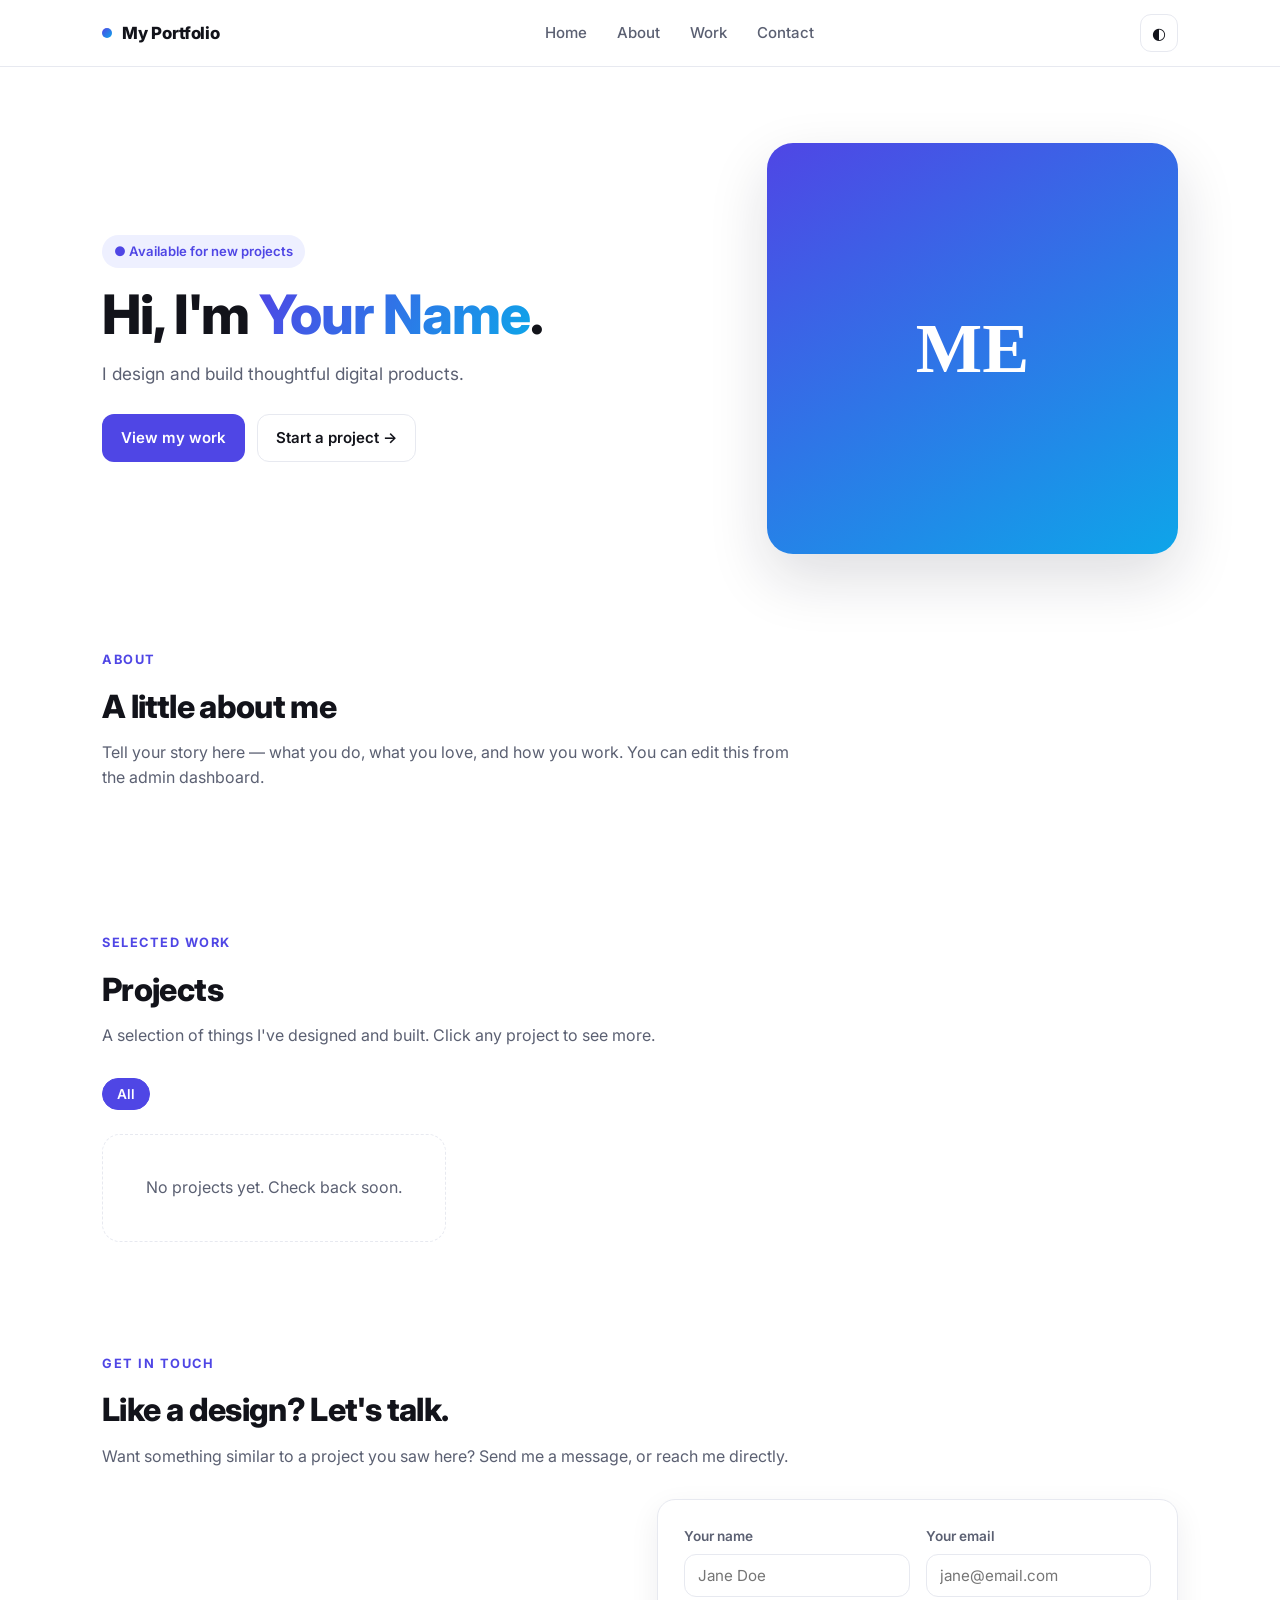
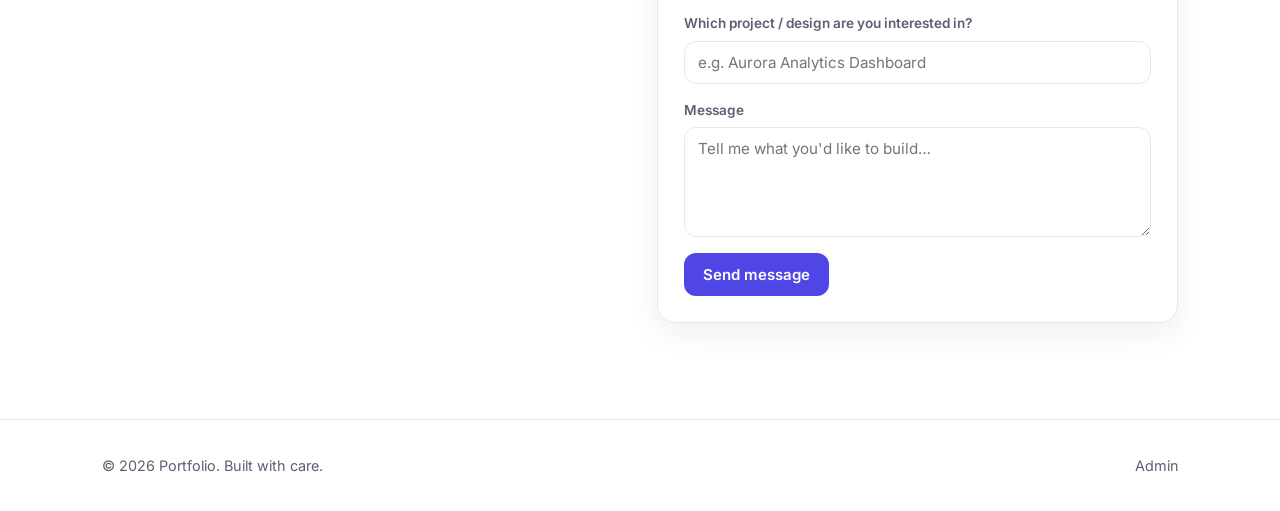
==== index.html @ ee30ac5e "Update index.html: Zorvaya Technology branding, transparent theme, no emoji" ====
<!doctype html>
<html lang="en">
<head>
<meta charset="utf-8">
<meta name="viewport" content="width=device-width, initial-scale=1">
<title>Zorvaya Technology</title>
<meta name="description" content="Zorvaya Technology - we design and build digital products for the web.">
<link rel="preconnect" href="https://fonts.googleapis.com">
<link rel="preconnect" href="https://fonts.gstatic.com" crossorigin>
<link href="https://fonts.googleapis.com/css2?family=Inter:wght@400;500;600;700;800&display=swap" rel="stylesheet">
<link rel="stylesheet" href="./styles.css">
</head>
<body>
<div id="app"></div>
<script src="./app.js"></script>
</body>
</html>
---- styles.css ----
:root{
  --bg:#ffffff;
  --bg-soft:#f6f7fb;
  --card:#ffffff;
  --text:#12131a;
  --muted:#5b6072;
  --line:#e7e9f0;
  --accent:#4f46e5;
  --accent-soft:#eef0ff;
  --accent-2:#0ea5e9;
  --shadow:0 10px 30px rgba(20,22,40,.07);
  --shadow-lg:0 24px 60px rgba(20,22,40,.14);
  --radius:18px;
  --maxw:1120px;
}
html[data-theme="dark"]{
  --bg:#0c0d12;
  --bg-soft:#12131a;
  --card:#15161e;
  --text:#eceef5;
  --muted:#9aa0b4;
  --line:#24262f;
  --accent:#8b8bff;
  --accent-soft:#1d1f33;
  --accent-2:#38bdf8;
  --shadow:0 10px 30px rgba(0,0,0,.4);
  --shadow-lg:0 24px 60px rgba(0,0,0,.55);
}
*{box-sizing:border-box}
html{scroll-behavior:smooth}
body{
  margin:0;background:var(--bg);color:var(--text);
  font-family:Inter,system-ui,-apple-system,Segoe UI,Roboto,sans-serif;
  line-height:1.6;-webkit-font-smoothing:antialiased;
}
a{color:inherit;text-decoration:none}
img{max-width:100%;display:block}
.wrap{max-width:var(--maxw);margin:0 auto;padding:0 22px}
.serif{font-family:Fraunces,Georgia,serif}

/* ---------- header ---------- */
.site-header{
  position:sticky;top:0;z-index:50;
  backdrop-filter:saturate(180%) blur(12px);
  background:color-mix(in srgb,var(--bg) 82%,transparent);
  border-bottom:1px solid var(--line);
}
.nav{display:flex;align-items:center;justify-content:space-between;height:66px;gap:16px}
.brand{font-weight:800;font-size:1.05rem;letter-spacing:-.01em;display:flex;align-items:center;gap:10px}
.brand .dot{width:10px;height:10px;border-radius:50%;background:linear-gradient(135deg,var(--accent),var(--accent-2))}
.nav-links{display:flex;align-items:center;gap:6px}
.nav-links a{padding:8px 12px;border-radius:10px;color:var(--muted);font-weight:500;font-size:.94rem;transition:.18s}
.nav-links a:hover{color:var(--text);background:var(--bg-soft)}
.nav-actions{display:flex;align-items:center;gap:8px}
.icon-btn{
  border:1px solid var(--line);background:var(--card);color:var(--text);
  width:38px;height:38px;border-radius:11px;cursor:pointer;font-size:1rem;
  display:grid;place-items:center;transition:.18s;
}
.icon-btn:hover{border-color:var(--accent);color:var(--accent)}
.menu-toggle{display:none}
@media(max-width:820px){
  .nav-links{display:none;position:absolute;top:66px;left:0;right:0;flex-direction:column;align-items:stretch;
    background:var(--card);border-bottom:1px solid var(--line);padding:10px;gap:2px}
  .nav-links.open{display:flex}
  .menu-toggle{display:grid}
}

/* ---------- buttons ---------- */
.btn{
  display:inline-flex;align-items:center;gap:8px;justify-content:center;
  border:1px solid transparent;border-radius:12px;padding:11px 18px;
  font-weight:600;font-size:.94rem;cursor:pointer;transition:.18s;font-family:inherit;
}
.btn-primary{background:var(--accent);color:#fff}
.btn-primary:hover{filter:brightness(1.08);transform:translateY(-1px);box-shadow:var(--shadow)}
.btn-ghost{background:transparent;border-color:var(--line);color:var(--text)}
.btn-ghost:hover{border-color:var(--accent);color:var(--accent)}
.btn-danger{background:transparent;border-color:#ef4444;color:#ef4444}
.btn-danger:hover{background:#ef4444;color:#fff}
.btn-sm{padding:7px 12px;font-size:.85rem;border-radius:10px}
.btn:disabled{opacity:.55;cursor:not-allowed}

/* ---------- hero ---------- */
.hero{padding:76px 0 40px}
.hero-grid{display:grid;grid-template-columns:1.35fr .9fr;gap:48px;align-items:center}
.eyebrow{display:inline-flex;align-items:center;gap:8px;font-size:.82rem;font-weight:600;color:var(--accent);
  background:var(--accent-soft);padding:6px 12px;border-radius:999px;margin-bottom:18px}
.hero h1{font-size:clamp(2.1rem,5vw,3.4rem);line-height:1.06;letter-spacing:-.02em;margin:0 0 16px;font-weight:800}
.hero h1 .grad{background:linear-gradient(120deg,var(--accent),var(--accent-2));-webkit-background-clip:text;background-clip:text;color:transparent}
.hero p.lead{font-size:1.08rem;color:var(--muted);max-width:56ch;margin:0 0 26px}
.hero-cta{display:flex;gap:12px;flex-wrap:wrap}
.avatar-card{
  aspect-ratio:1/1;border-radius:26px;background:linear-gradient(150deg,var(--accent),var(--accent-2));
  box-shadow:var(--shadow-lg);overflow:hidden;position:relative;display:grid;place-items:center;
}
.avatar-card img{width:100%;height:100%;object-fit:cover}
.avatar-card .initials{font-size:4.4rem;font-weight:800;color:#fff;font-family:Fraunces,serif}
@media(max-width:820px){.hero-grid{grid-template-columns:1fr;gap:28px}.avatar-card{max-width:260px}}

/* ---------- sections ---------- */
section{padding:56px 0}
.section-head{margin-bottom:30px;max-width:70ch}
.section-head h2{font-size:clamp(1.5rem,3vw,2rem);letter-spacing:-.02em;margin:0 0 8px;font-weight:800}
.section-head p{color:var(--muted);margin:0}
.kicker{font-size:.8rem;font-weight:700;letter-spacing:.12em;text-transform:uppercase;color:var(--accent);margin-bottom:10px}

/* ---------- projects ---------- */
.filters{display:flex;gap:8px;flex-wrap:wrap;margin-bottom:24px}
.chip{
  border:1px solid var(--line);background:var(--card);color:var(--muted);
  padding:7px 14px;border-radius:999px;font-size:.85rem;font-weight:600;cursor:pointer;transition:.16s;font-family:inherit;
}
.chip:hover{color:var(--text);border-color:var(--accent)}
.chip.active{background:var(--accent);border-color:var(--accent);color:#fff}
.grid{display:grid;grid-template-columns:repeat(auto-fill,minmax(300px,1fr));gap:22px}
.card{
  background:var(--card);border:1px solid var(--line);border-radius:var(--radius);overflow:hidden;
  box-shadow:var(--shadow);transition:.22s;display:flex;flex-direction:column;cursor:pointer;
}
.card:hover{transform:translateY(-4px);box-shadow:var(--shadow-lg);border-color:color-mix(in srgb,var(--accent) 40%,var(--line))}
.thumb{aspect-ratio:16/10;background:linear-gradient(140deg,var(--accent),var(--accent-2));position:relative;overflow:hidden}
.thumb img{width:100%;height:100%;object-fit:cover}
.thumb .ph{position:absolute;inset:0;display:grid;place-items:center;color:#fff;font-weight:700;font-size:1.1rem;padding:18px;text-align:center;opacity:.95}
.thumb .badge{position:absolute;top:12px;left:12px;background:rgba(0,0,0,.45);color:#fff;font-size:.72rem;font-weight:700;
  padding:5px 10px;border-radius:999px;backdrop-filter:blur(6px)}
.card-body{padding:18px;display:flex;flex-direction:column;gap:10px;flex:1}
.card-body h3{margin:0;font-size:1.12rem;letter-spacing:-.01em;font-weight:700}
.card-body p{margin:0;color:var(--muted);font-size:.93rem}
.tags{display:flex;gap:6px;flex-wrap:wrap;margin-top:auto}
.tag{font-size:.74rem;font-weight:600;color:var(--accent);background:var(--accent-soft);padding:4px 9px;border-radius:999px}
.empty{padding:40px;text-align:center;color:var(--muted);border:1px dashed var(--line);border-radius:var(--radius)}

/* ---------- contact ---------- */
.contact-grid{display:grid;grid-template-columns:1fr 1fr;gap:34px}
@media(max-width:820px){.contact-grid{grid-template-columns:1fr}}
.contact-list{display:flex;flex-direction:column;gap:12px}
.contact-item{display:flex;align-items:center;gap:14px;padding:14px 16px;border:1px solid var(--line);
  border-radius:14px;background:var(--card);transition:.18s}
.contact-item:hover{border-color:var(--accent);transform:translateX(3px)}
.contact-item .ci{width:40px;height:40px;border-radius:11px;background:var(--accent-soft);display:grid;place-items:center;
  color:var(--accent);font-size:1.1rem;flex:none}
.contact-item .cl{font-size:.78rem;color:var(--muted);font-weight:600;text-transform:uppercase;letter-spacing:.06em}
.contact-item .cv{font-weight:600;font-size:.96rem;word-break:break-word}
.socials{display:flex;gap:10px;margin-top:6px;flex-wrap:wrap}

/* ---------- forms ---------- */
.field{display:flex;flex-direction:column;gap:6px;margin-bottom:16px}
.field label{font-size:.85rem;font-weight:600;color:var(--muted)}
.field input,.field textarea,.field select{
  width:100%;padding:11px 13px;border:1px solid var(--line);border-radius:12px;background:var(--bg);
  color:var(--text);font-family:inherit;font-size:.95rem;transition:.16s;
}
.field input:focus,.field textarea:focus,.field select:focus{outline:none;border-color:var(--accent);
  box-shadow:0 0 0 3px color-mix(in srgb,var(--accent) 18%,transparent)}
.field textarea{resize:vertical;min-height:110px}
.panel{background:var(--card);border:1px solid var(--line);border-radius:var(--radius);padding:26px;box-shadow:var(--shadow)}
.note{font-size:.86rem;color:var(--muted)}
.alert{padding:12px 14px;border-radius:12px;font-size:.9rem;margin-bottom:16px;font-weight:500}
.alert.ok{background:#e8f9ef;color:#0f7a3d;border:1px solid #b6ecc8}
.alert.err{background:#fdecec;color:#b42318;border:1px solid #f6c9c9}
html[data-theme="dark"] .alert.ok{background:#0f2a1b;color:#7ee2a8;border-color:#1d5236}
html[data-theme="dark"] .alert.err{background:#2c1515;color:#ff9d9d;border-color:#5c2424}

/* ---------- footer ---------- */
footer{border-top:1px solid var(--line);padding:34px 0;margin-top:40px;color:var(--muted);font-size:.9rem}
.foot{display:flex;justify-content:space-between;gap:16px;flex-wrap:wrap;align-items:center}

/* ---------- project detail ---------- */
.detail-hero{padding:44px 0 8px}
.back-link{display:inline-flex;align-items:center;gap:8px;color:var(--muted);font-weight:600;font-size:.9rem;margin-bottom:20px}
.back-link:hover{color:var(--accent)}
.detail-title{font-size:clamp(1.8rem,4vw,2.8rem);letter-spacing:-.02em;margin:0 0 14px;font-weight:800}
.detail-cover{width:100%;aspect-ratio:16/8;border-radius:22px;background:linear-gradient(140deg,var(--accent),var(--accent-2));
  overflow:hidden;margin:26px 0;box-shadow:var(--shadow-lg)}
.detail-cover img{width:100%;height:100%;object-fit:cover}
.prose{max-width:70ch;font-size:1.04rem;color:var(--text)}
.prose p{margin:0 0 16px;color:var(--muted)}
.gallery{display:grid;grid-template-columns:repeat(auto-fill,minmax(240px,1fr));gap:16px;margin-top:20px}
.gallery img{border-radius:14px;border:1px solid var(--line);aspect-ratio:4/3;object-fit:cover}

/* ---------- admin ---------- */
.admin-head{display:flex;align-items:center;justify-content:space-between;gap:16px;flex-wrap:wrap;margin-bottom:26px}
.tabs{display:flex;gap:6px;flex-wrap:wrap;margin-bottom:26px;border-bottom:1px solid var(--line);padding-bottom:2px}
.tab{padding:10px 16px;border-radius:10px 10px 0 0;font-weight:600;color:var(--muted);cursor:pointer;border-bottom:2px solid transparent;font-family:inherit;background:none;border-left:none;border-right:none;border-top:none;font-size:.95rem}
.tab:hover{color:var(--text)}
.tab.active{color:var(--accent);border-bottom-color:var(--accent)}
.stat-row{display:grid;grid-template-columns:repeat(auto-fit,minmax(160px,1fr));gap:16px;margin-bottom:26px}
.stat{background:var(--card);border:1px solid var(--line);border-radius:16px;padding:18px}
.stat .n{font-size:1.9rem;font-weight:800;letter-spacing:-.02em}
.stat .l{color:var(--muted);font-size:.85rem;font-weight:600}
.row-item{display:flex;gap:16px;align-items:center;padding:14px;border:1px solid var(--line);border-radius:14px;
  background:var(--card);margin-bottom:12px}
.row-item .ri-thumb{width:64px;height:48px;border-radius:9px;background:linear-gradient(140deg,var(--accent),var(--accent-2));flex:none;overflow:hidden}
.row-item .ri-thumb img{width:100%;height:100%;object-fit:cover}
.row-item .grow{flex:1;min-width:0}
.row-item h4{margin:0 0 2px;font-size:1rem}
.row-item .sub{color:var(--muted);font-size:.84rem;overflow:hidden;text-overflow:ellipsis;white-space:nowrap}
.row-actions{display:flex;gap:8px;flex-wrap:wrap}
.pill{font-size:.72rem;font-weight:700;padding:3px 9px;border-radius:999px;background:var(--accent-soft);color:var(--accent)}
.pill.unread{background:#fdecec;color:#b42318}
html[data-theme="dark"] .pill.unread{background:#3a1c1c;color:#ff9d9d}
.modal-back{position:fixed;inset:0;background:rgba(10,11,18,.55);backdrop-filter:blur(4px);z-index:100;
  display:flex;align-items:flex-start;justify-content:center;padding:28px 16px;overflow:auto}
.modal{background:var(--card);border:1px solid var(--line);border-radius:20px;max-width:680px;width:100%;
  padding:28px;box-shadow:var(--shadow-lg);animation:pop .2s ease}
@keyframes pop{from{opacity:0;transform:translateY(10px) scale(.98)}to{opacity:1;transform:none}}
.modal h3{margin:0 0 20px;font-size:1.3rem;letter-spacing:-.01em}
.modal-actions{display:flex;justify-content:flex-end;gap:10px;margin-top:8px}
.two-col{display:grid;grid-template-columns:1fr 1fr;gap:0 16px}
@media(max-width:620px){.two-col{grid-template-columns:1fr}}
.check{display:flex;align-items:center;gap:10px;margin-bottom:16px}
.check input{width:auto}
.login-wrap{max-width:420px;margin:60px auto}
.spinner{width:34px;height:34px;border:3px solid var(--line);border-top-color:var(--accent);border-radius:50%;
  animation:spin .8s linear infinite;margin:60px auto}
@keyframes spin{to{transform:rotate(360deg)}}
.loading{padding:80px 0;text-align:center;color:var(--muted)}
.hidden{display:none!important}
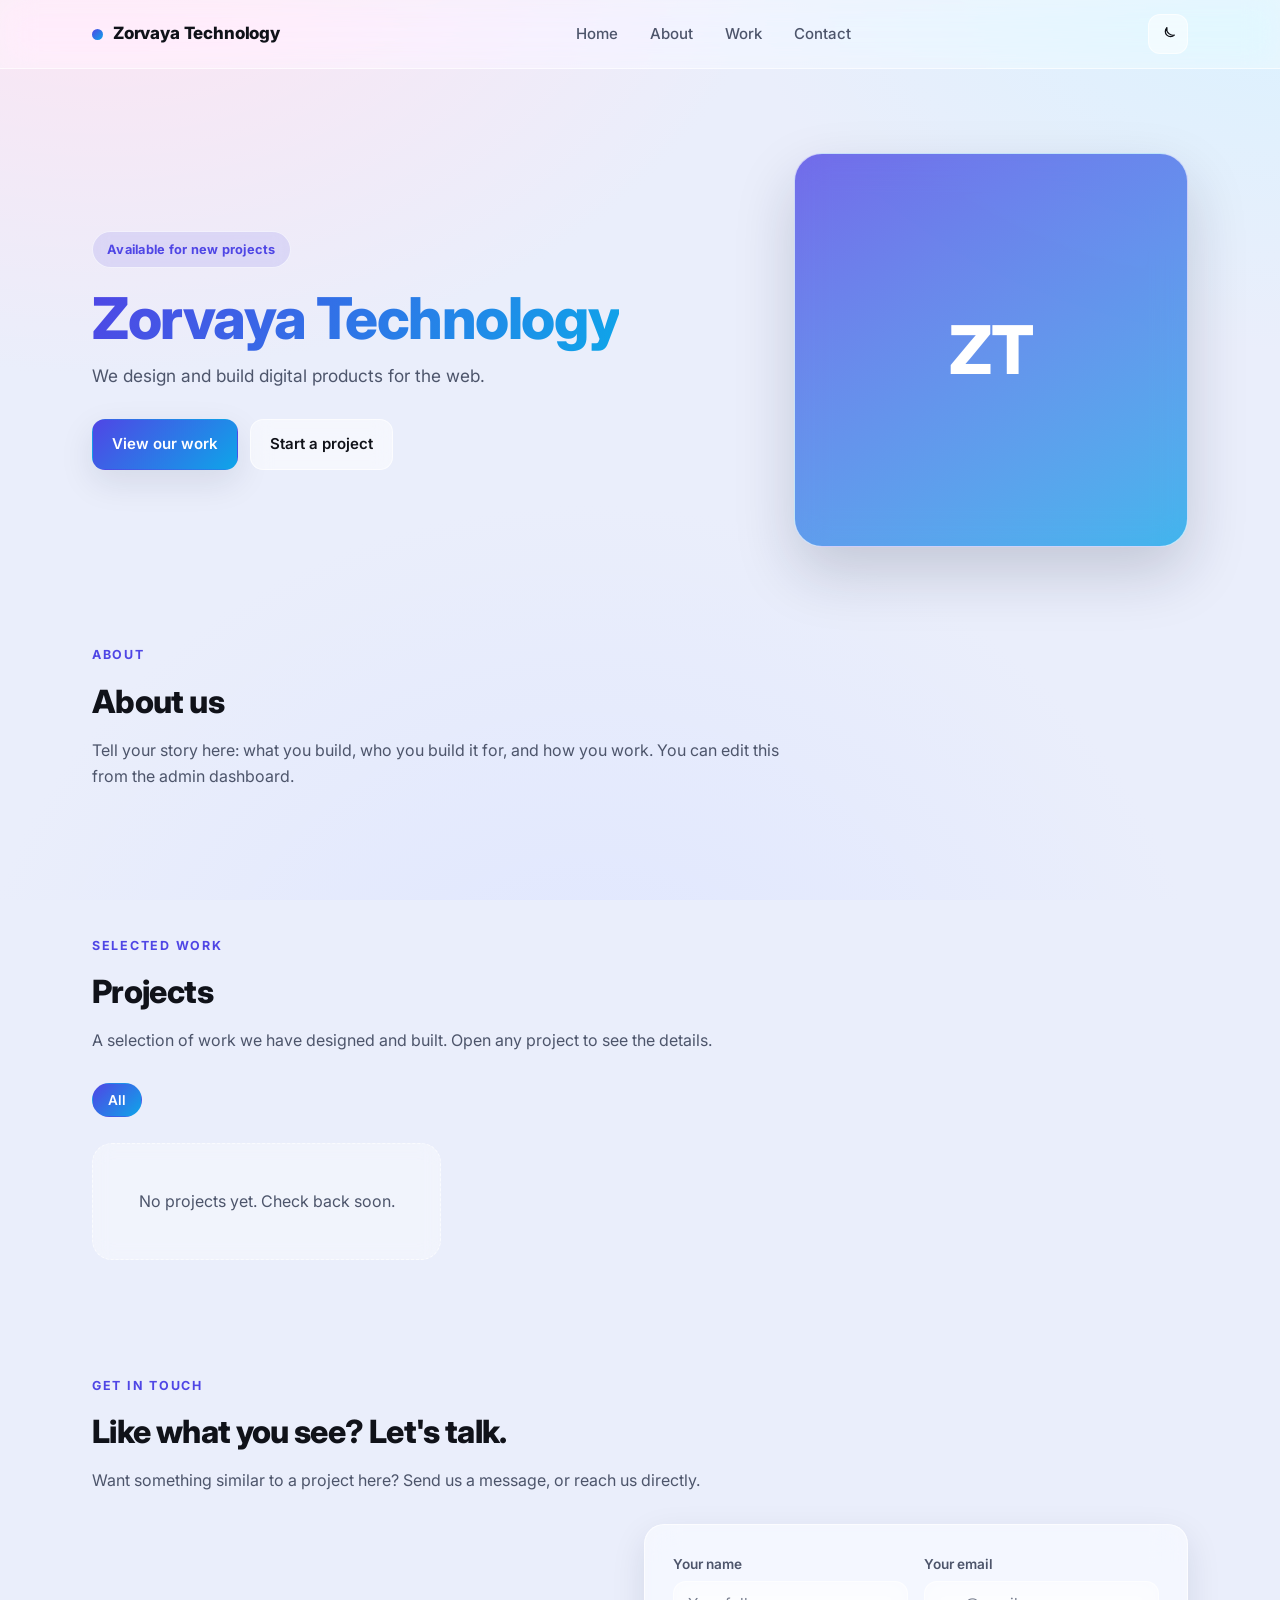
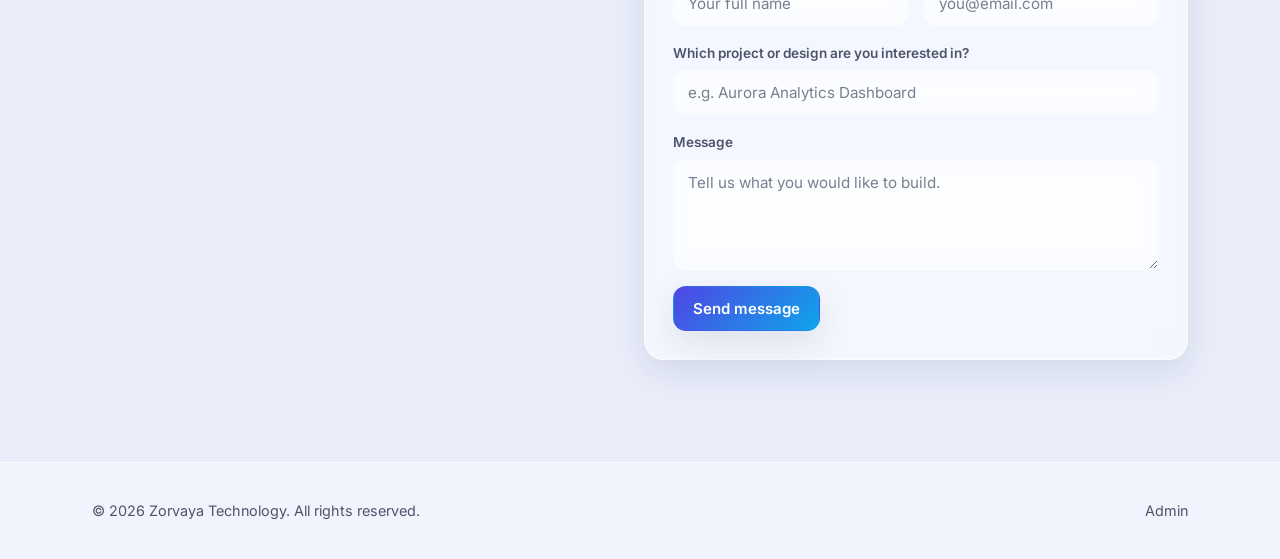
==== commit 4ff5ddf1: "Add index.html" ====
--- a/index.html
+++ b/index.html
@@ -5,6 +5,8 @@
 <meta name="viewport" content="width=device-width, initial-scale=1">
 <title>Zorvaya Technology</title>
 <meta name="description" content="Zorvaya Technology - we design and build digital products for the web.">
+<link rel="icon" type="image/png" href="./favicon.png">
+<link rel="apple-touch-icon" href="./apple-touch-icon.png">
 <link rel="preconnect" href="https://fonts.googleapis.com">
 <link rel="preconnect" href="https://fonts.gstatic.com" crossorigin>
 <link href="https://fonts.googleapis.com/css2?family=Inter:wght@400;500;600;700;800&display=swap" rel="stylesheet">
--- a/styles.css
+++ b/styles.css
@@ -1,217 +1,261 @@
+/* ===== Zorvaya Technology  - transparent / glass theme ===== */
 :root{
-  --bg:#ffffff;
-  --bg-soft:#f6f7fb;
-  --card:#ffffff;
-  --text:#12131a;
-  --muted:#5b6072;
-  --line:#e7e9f0;
+  --page:#eaeefb;
+  --blob-1:#dfe6ff;
+  --blob-2:#ffe3f1;
+  --blob-3:#d9f2ff;
+  --text:#101219;
+  --muted:#4d556b;
+  --line:rgba(255,255,255,.65);
+  --surface:rgba(255,255,255,.52);
+  --surface-2:rgba(255,255,255,.34);
+  --surface-solid:rgba(255,255,255,.86);
   --accent:#4f46e5;
-  --accent-soft:#eef0ff;
   --accent-2:#0ea5e9;
-  --shadow:0 10px 30px rgba(20,22,40,.07);
-  --shadow-lg:0 24px 60px rgba(20,22,40,.14);
-  --radius:18px;
-  --maxw:1120px;
+  --accent-soft:rgba(79,70,229,.12);
+  --shadow:0 12px 34px rgba(24,28,54,.10);
+  --shadow-lg:0 26px 60px rgba(24,28,54,.18);
+  --radius:20px;
+  --maxw:1140px;
+  --blur:16px;
 }
 html[data-theme="dark"]{
-  --bg:#0c0d12;
-  --bg-soft:#12131a;
-  --card:#15161e;
-  --text:#eceef5;
-  --muted:#9aa0b4;
-  --line:#24262f;
-  --accent:#8b8bff;
-  --accent-soft:#1d1f33;
-  --accent-2:#38bdf8;
-  --shadow:0 10px 30px rgba(0,0,0,.4);
-  --shadow-lg:0 24px 60px rgba(0,0,0,.55);
+  --page:#070a14;
+  --blob-1:#141a3a;
+  --blob-2:#2a1140;
+  --blob-3:#062334;
+  --text:#eef1f8;
+  --muted:#a6adc4;
+  --line:rgba(255,255,255,.14);
+  --surface:rgba(22,25,38,.52);
+  --surface-2:rgba(22,25,38,.32);
+  --surface-solid:rgba(18,20,31,.9);
+  --accent:#8f8cff;
+  --accent-2:#41c8f7;
+  --accent-soft:rgba(143,140,255,.16);
+  --shadow:0 12px 34px rgba(0,0,0,.42);
+  --shadow-lg:0 26px 60px rgba(0,0,0,.6);
 }
 *{box-sizing:border-box}
 html{scroll-behavior:smooth}
 body{
-  margin:0;background:var(--bg);color:var(--text);
-  font-family:Inter,system-ui,-apple-system,Segoe UI,Roboto,sans-serif;
-  line-height:1.6;-webkit-font-smoothing:antialiased;
+  margin:0;color:var(--text);
+  font-family:Inter,system-ui,-apple-system,"Segoe UI",Roboto,sans-serif;
+  line-height:1.65;-webkit-font-smoothing:antialiased;
+  min-height:100vh;
+  background-color:var(--page);
+  background-image:
+    radial-gradient(1100px 780px at 8% -12%, var(--blob-2), transparent 62%),
+    radial-gradient(980px 700px at 102% -6%, var(--blob-3), transparent 58%),
+    radial-gradient(1000px 900px at 46% 118%, var(--blob-1), transparent 62%);
+  background-attachment:fixed;
 }
 a{color:inherit;text-decoration:none}
 img{max-width:100%;display:block}
+.ico{width:18px;height:18px;flex:none}
 .wrap{max-width:var(--maxw);margin:0 auto;padding:0 22px}
-.serif{font-family:Fraunces,Georgia,serif}
+.serif{font-family:Georgia,serif}
+
+/* glass primitive */
+.glass{
+  background:var(--surface);
+  border:1px solid var(--line);
+  backdrop-filter:blur(var(--blur)) saturate(150%);
+  -webkit-backdrop-filter:blur(var(--blur)) saturate(150%);
+}
 
 /* ---------- header ---------- */
 .site-header{
   position:sticky;top:0;z-index:50;
-  backdrop-filter:saturate(180%) blur(12px);
-  background:color-mix(in srgb,var(--bg) 82%,transparent);
+  background:var(--surface-2);
   border-bottom:1px solid var(--line);
-}
-.nav{display:flex;align-items:center;justify-content:space-between;height:66px;gap:16px}
-.brand{font-weight:800;font-size:1.05rem;letter-spacing:-.01em;display:flex;align-items:center;gap:10px}
-.brand .dot{width:10px;height:10px;border-radius:50%;background:linear-gradient(135deg,var(--accent),var(--accent-2))}
+  backdrop-filter:blur(var(--blur)) saturate(160%);
+  -webkit-backdrop-filter:blur(var(--blur)) saturate(160%);
+}
+.nav{display:flex;align-items:center;justify-content:space-between;height:68px;gap:16px}
+.brand{font-weight:800;font-size:1.06rem;letter-spacing:-.01em;display:flex;align-items:center;gap:10px}
+.brand .dot{width:11px;height:11px;border-radius:50%;background:linear-gradient(135deg,var(--accent),var(--accent-2))}
 .nav-links{display:flex;align-items:center;gap:6px}
-.nav-links a{padding:8px 12px;border-radius:10px;color:var(--muted);font-weight:500;font-size:.94rem;transition:.18s}
-.nav-links a:hover{color:var(--text);background:var(--bg-soft)}
+.nav-links a{padding:8px 13px;border-radius:11px;color:var(--muted);font-weight:500;font-size:.94rem;transition:.18s}
+.nav-links a:hover{color:var(--text);background:var(--surface-2)}
 .nav-actions{display:flex;align-items:center;gap:8px}
 .icon-btn{
-  border:1px solid var(--line);background:var(--card);color:var(--text);
-  width:38px;height:38px;border-radius:11px;cursor:pointer;font-size:1rem;
-  display:grid;place-items:center;transition:.18s;
+  border:1px solid var(--line);background:var(--surface);color:var(--text);
+  width:40px;height:40px;border-radius:12px;cursor:pointer;display:grid;place-items:center;transition:.18s;
 }
 .icon-btn:hover{border-color:var(--accent);color:var(--accent)}
 .menu-toggle{display:none}
-@media(max-width:820px){
-  .nav-links{display:none;position:absolute;top:66px;left:0;right:0;flex-direction:column;align-items:stretch;
-    background:var(--card);border-bottom:1px solid var(--line);padding:10px;gap:2px}
+@media(max-width:840px){
+  .nav-links{display:none;position:absolute;top:68px;left:0;right:0;flex-direction:column;align-items:stretch;
+    background:var(--surface-solid);border-bottom:1px solid var(--line);padding:10px;gap:2px;
+    backdrop-filter:blur(var(--blur));-webkit-backdrop-filter:blur(var(--blur))}
   .nav-links.open{display:flex}
   .menu-toggle{display:grid}
 }
 
 /* ---------- buttons ---------- */
 .btn{
-  display:inline-flex;align-items:center;gap:8px;justify-content:center;
-  border:1px solid transparent;border-radius:12px;padding:11px 18px;
+  display:inline-flex;align-items:center;gap:9px;justify-content:center;
+  border:1px solid transparent;border-radius:13px;padding:12px 19px;
   font-weight:600;font-size:.94rem;cursor:pointer;transition:.18s;font-family:inherit;
 }
-.btn-primary{background:var(--accent);color:#fff}
-.btn-primary:hover{filter:brightness(1.08);transform:translateY(-1px);box-shadow:var(--shadow)}
-.btn-ghost{background:transparent;border-color:var(--line);color:var(--text)}
+.btn-primary{background:linear-gradient(135deg,var(--accent),var(--accent-2));color:#fff;box-shadow:var(--shadow)}
+.btn-primary:hover{transform:translateY(-1px);box-shadow:var(--shadow-lg);filter:brightness(1.05)}
+.btn-ghost{background:var(--surface);border-color:var(--line);color:var(--text);backdrop-filter:blur(10px)}
 .btn-ghost:hover{border-color:var(--accent);color:var(--accent)}
-.btn-danger{background:transparent;border-color:#ef4444;color:#ef4444}
-.btn-danger:hover{background:#ef4444;color:#fff}
-.btn-sm{padding:7px 12px;font-size:.85rem;border-radius:10px}
+.btn-danger{background:transparent;border-color:rgba(239,68,68,.5);color:#e05555}
+.btn-danger:hover{background:#ef4444;color:#fff;border-color:#ef4444}
+.btn-sm{padding:8px 13px;font-size:.85rem;border-radius:11px}
 .btn:disabled{opacity:.55;cursor:not-allowed}
 
 /* ---------- hero ---------- */
-.hero{padding:76px 0 40px}
-.hero-grid{display:grid;grid-template-columns:1.35fr .9fr;gap:48px;align-items:center}
-.eyebrow{display:inline-flex;align-items:center;gap:8px;font-size:.82rem;font-weight:600;color:var(--accent);
-  background:var(--accent-soft);padding:6px 12px;border-radius:999px;margin-bottom:18px}
-.hero h1{font-size:clamp(2.1rem,5vw,3.4rem);line-height:1.06;letter-spacing:-.02em;margin:0 0 16px;font-weight:800}
+.hero{padding:84px 0 40px}
+.hero-grid{display:grid;grid-template-columns:1.4fr .85fr;gap:52px;align-items:center}
+.eyebrow{display:inline-flex;align-items:center;gap:8px;font-size:.8rem;font-weight:700;letter-spacing:.02em;
+  color:var(--accent);background:var(--accent-soft);border:1px solid var(--line);
+  padding:7px 14px;border-radius:999px;margin-bottom:20px;backdrop-filter:blur(8px)}
+.hero h1{font-size:clamp(2.2rem,5.2vw,3.6rem);line-height:1.05;letter-spacing:-.025em;margin:0 0 10px;font-weight:800}
 .hero h1 .grad{background:linear-gradient(120deg,var(--accent),var(--accent-2));-webkit-background-clip:text;background-clip:text;color:transparent}
-.hero p.lead{font-size:1.08rem;color:var(--muted);max-width:56ch;margin:0 0 26px}
-.hero-cta{display:flex;gap:12px;flex-wrap:wrap}
+.role{font-size:1.05rem;font-weight:600;color:var(--text);margin:0 0 14px;opacity:.85}
+.hero p.lead{font-size:1.08rem;color:var(--muted);max-width:56ch;margin:0 0 28px}
+.hero-cta{display:flex;gap:12px;flex-wrap:wrap;align-items:center}
 .avatar-card{
-  aspect-ratio:1/1;border-radius:26px;background:linear-gradient(150deg,var(--accent),var(--accent-2));
-  box-shadow:var(--shadow-lg);overflow:hidden;position:relative;display:grid;place-items:center;
+  aspect-ratio:1/1;border-radius:28px;overflow:hidden;position:relative;display:grid;place-items:center;
+  background:linear-gradient(150deg,color-mix(in srgb,var(--accent) 78%,transparent),color-mix(in srgb,var(--accent-2) 78%,transparent));
+  border:1px solid var(--line);box-shadow:var(--shadow-lg);
+  backdrop-filter:blur(var(--blur));-webkit-backdrop-filter:blur(var(--blur));
 }
 .avatar-card img{width:100%;height:100%;object-fit:cover}
-.avatar-card .initials{font-size:4.4rem;font-weight:800;color:#fff;font-family:Fraunces,serif}
-@media(max-width:820px){.hero-grid{grid-template-columns:1fr;gap:28px}.avatar-card{max-width:260px}}
+.avatar-card .initials{font-size:4.2rem;font-weight:800;color:#fff;letter-spacing:-.02em}
+@media(max-width:840px){.hero-grid{grid-template-columns:1fr;gap:30px}.avatar-card{max-width:260px}}
 
 /* ---------- sections ---------- */
-section{padding:56px 0}
+section{padding:58px 0}
 .section-head{margin-bottom:30px;max-width:70ch}
 .section-head h2{font-size:clamp(1.5rem,3vw,2rem);letter-spacing:-.02em;margin:0 0 8px;font-weight:800}
 .section-head p{color:var(--muted);margin:0}
-.kicker{font-size:.8rem;font-weight:700;letter-spacing:.12em;text-transform:uppercase;color:var(--accent);margin-bottom:10px}
+.kicker{font-size:.78rem;font-weight:700;letter-spacing:.14em;text-transform:uppercase;color:var(--accent);margin-bottom:10px}
 
 /* ---------- projects ---------- */
-.filters{display:flex;gap:8px;flex-wrap:wrap;margin-bottom:24px}
+.filters{display:flex;gap:8px;flex-wrap:wrap;margin-bottom:26px}
 .chip{
-  border:1px solid var(--line);background:var(--card);color:var(--muted);
-  padding:7px 14px;border-radius:999px;font-size:.85rem;font-weight:600;cursor:pointer;transition:.16s;font-family:inherit;
+  border:1px solid var(--line);background:var(--surface-2);color:var(--muted);
+  padding:8px 15px;border-radius:999px;font-size:.85rem;font-weight:600;cursor:pointer;transition:.16s;font-family:inherit;
+  backdrop-filter:blur(10px);-webkit-backdrop-filter:blur(10px);
 }
 .chip:hover{color:var(--text);border-color:var(--accent)}
-.chip.active{background:var(--accent);border-color:var(--accent);color:#fff}
-.grid{display:grid;grid-template-columns:repeat(auto-fill,minmax(300px,1fr));gap:22px}
+.chip.active{background:linear-gradient(135deg,var(--accent),var(--accent-2));border-color:transparent;color:#fff}
+.grid{display:grid;grid-template-columns:repeat(auto-fill,minmax(300px,1fr));gap:24px}
 .card{
-  background:var(--card);border:1px solid var(--line);border-radius:var(--radius);overflow:hidden;
+  border:1px solid var(--line);border-radius:var(--radius);overflow:hidden;
+  background:var(--surface);backdrop-filter:blur(var(--blur)) saturate(150%);-webkit-backdrop-filter:blur(var(--blur)) saturate(150%);
   box-shadow:var(--shadow);transition:.22s;display:flex;flex-direction:column;cursor:pointer;
 }
-.card:hover{transform:translateY(-4px);box-shadow:var(--shadow-lg);border-color:color-mix(in srgb,var(--accent) 40%,var(--line))}
-.thumb{aspect-ratio:16/10;background:linear-gradient(140deg,var(--accent),var(--accent-2));position:relative;overflow:hidden}
+.card:hover{transform:translateY(-5px);box-shadow:var(--shadow-lg);border-color:color-mix(in srgb,var(--accent) 45%,var(--line))}
+.thumb{aspect-ratio:16/10;background:linear-gradient(140deg,color-mix(in srgb,var(--accent) 70%,transparent),color-mix(in srgb,var(--accent-2) 70%,transparent));position:relative;overflow:hidden}
 .thumb img{width:100%;height:100%;object-fit:cover}
-.thumb .ph{position:absolute;inset:0;display:grid;place-items:center;color:#fff;font-weight:700;font-size:1.1rem;padding:18px;text-align:center;opacity:.95}
-.thumb .badge{position:absolute;top:12px;left:12px;background:rgba(0,0,0,.45);color:#fff;font-size:.72rem;font-weight:700;
-  padding:5px 10px;border-radius:999px;backdrop-filter:blur(6px)}
-.card-body{padding:18px;display:flex;flex-direction:column;gap:10px;flex:1}
+.thumb .ph{position:absolute;inset:0;display:grid;place-items:center;color:#fff;font-weight:700;font-size:1.1rem;padding:18px;text-align:center}
+.thumb .badge{position:absolute;top:12px;left:12px;background:rgba(10,12,22,.5);color:#fff;font-size:.72rem;font-weight:700;
+  padding:5px 11px;border-radius:999px;backdrop-filter:blur(6px)}
+.card-body{padding:19px;display:flex;flex-direction:column;gap:10px;flex:1}
 .card-body h3{margin:0;font-size:1.12rem;letter-spacing:-.01em;font-weight:700}
 .card-body p{margin:0;color:var(--muted);font-size:.93rem}
 .tags{display:flex;gap:6px;flex-wrap:wrap;margin-top:auto}
-.tag{font-size:.74rem;font-weight:600;color:var(--accent);background:var(--accent-soft);padding:4px 9px;border-radius:999px}
-.empty{padding:40px;text-align:center;color:var(--muted);border:1px dashed var(--line);border-radius:var(--radius)}
+.tag{font-size:.74rem;font-weight:600;color:var(--accent);background:var(--accent-soft);border:1px solid var(--line);padding:4px 10px;border-radius:999px}
+.empty{padding:44px;text-align:center;color:var(--muted);border:1px dashed var(--line);border-radius:var(--radius);background:var(--surface-2);backdrop-filter:blur(10px)}
 
 /* ---------- contact ---------- */
-.contact-grid{display:grid;grid-template-columns:1fr 1fr;gap:34px}
-@media(max-width:820px){.contact-grid{grid-template-columns:1fr}}
+.contact-grid{display:grid;grid-template-columns:1fr 1.05fr;gap:34px}
+@media(max-width:840px){.contact-grid{grid-template-columns:1fr}}
 .contact-list{display:flex;flex-direction:column;gap:12px}
-.contact-item{display:flex;align-items:center;gap:14px;padding:14px 16px;border:1px solid var(--line);
-  border-radius:14px;background:var(--card);transition:.18s}
-.contact-item:hover{border-color:var(--accent);transform:translateX(3px)}
-.contact-item .ci{width:40px;height:40px;border-radius:11px;background:var(--accent-soft);display:grid;place-items:center;
-  color:var(--accent);font-size:1.1rem;flex:none}
-.contact-item .cl{font-size:.78rem;color:var(--muted);font-weight:600;text-transform:uppercase;letter-spacing:.06em}
+.contact-item{display:flex;align-items:center;gap:14px;padding:15px 17px;border:1px solid var(--line);
+  border-radius:15px;background:var(--surface);backdrop-filter:blur(12px);-webkit-backdrop-filter:blur(12px);transition:.18s}
+.contact-item:hover{border-color:var(--accent);transform:translateX(4px)}
+.contact-item .ci{width:42px;height:42px;border-radius:12px;background:var(--accent-soft);display:grid;place-items:center;
+  color:var(--accent);flex:none;border:1px solid var(--line)}
+.contact-item .cl{font-size:.76rem;color:var(--muted);font-weight:700;text-transform:uppercase;letter-spacing:.07em}
 .contact-item .cv{font-weight:600;font-size:.96rem;word-break:break-word}
-.socials{display:flex;gap:10px;margin-top:6px;flex-wrap:wrap}
+.socials{display:flex;gap:10px;margin-top:8px;flex-wrap:wrap}
+.socials .chip{display:inline-flex;align-items:center;gap:8px}
 
 /* ---------- forms ---------- */
 .field{display:flex;flex-direction:column;gap:6px;margin-bottom:16px}
 .field label{font-size:.85rem;font-weight:600;color:var(--muted)}
 .field input,.field textarea,.field select{
-  width:100%;padding:11px 13px;border:1px solid var(--line);border-radius:12px;background:var(--bg);
-  color:var(--text);font-family:inherit;font-size:.95rem;transition:.16s;
-}
+  width:100%;padding:12px 14px;border:1px solid var(--line);border-radius:13px;
+  background:var(--surface-2);color:var(--text);font-family:inherit;font-size:.95rem;transition:.16s;
+  backdrop-filter:blur(10px);-webkit-backdrop-filter:blur(10px);
+}
+.field input::placeholder,.field textarea::placeholder{color:var(--muted);opacity:.75}
 .field input:focus,.field textarea:focus,.field select:focus{outline:none;border-color:var(--accent);
-  box-shadow:0 0 0 3px color-mix(in srgb,var(--accent) 18%,transparent)}
+  box-shadow:0 0 0 3px color-mix(in srgb,var(--accent) 20%,transparent)}
 .field textarea{resize:vertical;min-height:110px}
-.panel{background:var(--card);border:1px solid var(--line);border-radius:var(--radius);padding:26px;box-shadow:var(--shadow)}
+.panel{border:1px solid var(--line);border-radius:var(--radius);padding:28px;
+  background:var(--surface);backdrop-filter:blur(var(--blur)) saturate(150%);-webkit-backdrop-filter:blur(var(--blur)) saturate(150%);
+  box-shadow:var(--shadow)}
 .note{font-size:.86rem;color:var(--muted)}
-.alert{padding:12px 14px;border-radius:12px;font-size:.9rem;margin-bottom:16px;font-weight:500}
-.alert.ok{background:#e8f9ef;color:#0f7a3d;border:1px solid #b6ecc8}
-.alert.err{background:#fdecec;color:#b42318;border:1px solid #f6c9c9}
-html[data-theme="dark"] .alert.ok{background:#0f2a1b;color:#7ee2a8;border-color:#1d5236}
-html[data-theme="dark"] .alert.err{background:#2c1515;color:#ff9d9d;border-color:#5c2424}
+.alert{padding:13px 15px;border-radius:13px;font-size:.9rem;margin-bottom:16px;font-weight:500;border:1px solid}
+.alert.ok{background:rgba(16,185,129,.14);color:#0b7a4b;border-color:rgba(16,185,129,.35)}
+.alert.err{background:rgba(239,68,68,.12);color:#b42318;border-color:rgba(239,68,68,.35)}
+html[data-theme="dark"] .alert.ok{color:#6fe0a8}
+html[data-theme="dark"] .alert.err{color:#ff9d9d}
 
 /* ---------- footer ---------- */
-footer{border-top:1px solid var(--line);padding:34px 0;margin-top:40px;color:var(--muted);font-size:.9rem}
+footer{border-top:1px solid var(--line);padding:36px 0;margin-top:44px;color:var(--muted);font-size:.9rem;
+  background:var(--surface-2);backdrop-filter:blur(12px);-webkit-backdrop-filter:blur(12px)}
 .foot{display:flex;justify-content:space-between;gap:16px;flex-wrap:wrap;align-items:center}
 
 /* ---------- project detail ---------- */
-.detail-hero{padding:44px 0 8px}
-.back-link{display:inline-flex;align-items:center;gap:8px;color:var(--muted);font-weight:600;font-size:.9rem;margin-bottom:20px}
+.detail-hero{padding:46px 0 10px}
+.back-link{display:inline-flex;align-items:center;gap:8px;color:var(--muted);font-weight:600;font-size:.9rem;margin-bottom:22px}
 .back-link:hover{color:var(--accent)}
 .detail-title{font-size:clamp(1.8rem,4vw,2.8rem);letter-spacing:-.02em;margin:0 0 14px;font-weight:800}
-.detail-cover{width:100%;aspect-ratio:16/8;border-radius:22px;background:linear-gradient(140deg,var(--accent),var(--accent-2));
-  overflow:hidden;margin:26px 0;box-shadow:var(--shadow-lg)}
+.detail-cover{width:100%;aspect-ratio:16/8;border-radius:24px;overflow:hidden;margin:26px 0;
+  background:linear-gradient(140deg,color-mix(in srgb,var(--accent) 70%,transparent),color-mix(in srgb,var(--accent-2) 70%,transparent));
+  border:1px solid var(--line);box-shadow:var(--shadow-lg)}
 .detail-cover img{width:100%;height:100%;object-fit:cover}
-.prose{max-width:70ch;font-size:1.04rem;color:var(--text)}
+.prose{max-width:70ch;font-size:1.04rem}
 .prose p{margin:0 0 16px;color:var(--muted)}
 .gallery{display:grid;grid-template-columns:repeat(auto-fill,minmax(240px,1fr));gap:16px;margin-top:20px}
-.gallery img{border-radius:14px;border:1px solid var(--line);aspect-ratio:4/3;object-fit:cover}
+.gallery img{border-radius:16px;border:1px solid var(--line);aspect-ratio:4/3;object-fit:cover}
 
 /* ---------- admin ---------- */
 .admin-head{display:flex;align-items:center;justify-content:space-between;gap:16px;flex-wrap:wrap;margin-bottom:26px}
 .tabs{display:flex;gap:6px;flex-wrap:wrap;margin-bottom:26px;border-bottom:1px solid var(--line);padding-bottom:2px}
-.tab{padding:10px 16px;border-radius:10px 10px 0 0;font-weight:600;color:var(--muted);cursor:pointer;border-bottom:2px solid transparent;font-family:inherit;background:none;border-left:none;border-right:none;border-top:none;font-size:.95rem}
+.tab{padding:11px 17px;border-radius:11px 11px 0 0;font-weight:600;color:var(--muted);cursor:pointer;
+  border:none;border-bottom:2px solid transparent;font-family:inherit;background:none;font-size:.95rem}
 .tab:hover{color:var(--text)}
 .tab.active{color:var(--accent);border-bottom-color:var(--accent)}
-.stat-row{display:grid;grid-template-columns:repeat(auto-fit,minmax(160px,1fr));gap:16px;margin-bottom:26px}
-.stat{background:var(--card);border:1px solid var(--line);border-radius:16px;padding:18px}
-.stat .n{font-size:1.9rem;font-weight:800;letter-spacing:-.02em}
+.stat-row{display:grid;grid-template-columns:repeat(auto-fit,minmax(170px,1fr));gap:16px;margin-bottom:26px}
+.stat{border:1px solid var(--line);border-radius:18px;padding:19px;background:var(--surface);
+  backdrop-filter:blur(12px);-webkit-backdrop-filter:blur(12px);box-shadow:var(--shadow)}
+.stat .n{font-size:1.95rem;font-weight:800;letter-spacing:-.02em}
 .stat .l{color:var(--muted);font-size:.85rem;font-weight:600}
-.row-item{display:flex;gap:16px;align-items:center;padding:14px;border:1px solid var(--line);border-radius:14px;
-  background:var(--card);margin-bottom:12px}
-.row-item .ri-thumb{width:64px;height:48px;border-radius:9px;background:linear-gradient(140deg,var(--accent),var(--accent-2));flex:none;overflow:hidden}
+.row-item{display:flex;gap:16px;align-items:center;padding:15px;border:1px solid var(--line);border-radius:15px;
+  background:var(--surface);backdrop-filter:blur(12px);-webkit-backdrop-filter:blur(12px);margin-bottom:12px;box-shadow:var(--shadow)}
+.row-item .ri-thumb{width:66px;height:50px;border-radius:10px;flex:none;overflow:hidden;
+  background:linear-gradient(140deg,color-mix(in srgb,var(--accent) 70%,transparent),color-mix(in srgb,var(--accent-2) 70%,transparent))}
 .row-item .ri-thumb img{width:100%;height:100%;object-fit:cover}
 .row-item .grow{flex:1;min-width:0}
 .row-item h4{margin:0 0 2px;font-size:1rem}
 .row-item .sub{color:var(--muted);font-size:.84rem;overflow:hidden;text-overflow:ellipsis;white-space:nowrap}
 .row-actions{display:flex;gap:8px;flex-wrap:wrap}
-.pill{font-size:.72rem;font-weight:700;padding:3px 9px;border-radius:999px;background:var(--accent-soft);color:var(--accent)}
-.pill.unread{background:#fdecec;color:#b42318}
-html[data-theme="dark"] .pill.unread{background:#3a1c1c;color:#ff9d9d}
-.modal-back{position:fixed;inset:0;background:rgba(10,11,18,.55);backdrop-filter:blur(4px);z-index:100;
+.pill{font-size:.72rem;font-weight:700;padding:4px 10px;border-radius:999px;background:var(--accent-soft);color:var(--accent);border:1px solid var(--line)}
+.pill.unread{background:rgba(239,68,68,.14);color:#c03030;border-color:rgba(239,68,68,.35)}
+html[data-theme="dark"] .pill.unread{color:#ff9d9d}
+.modal-back{position:fixed;inset:0;background:rgba(8,10,20,.45);backdrop-filter:blur(6px);z-index:100;
   display:flex;align-items:flex-start;justify-content:center;padding:28px 16px;overflow:auto}
-.modal{background:var(--card);border:1px solid var(--line);border-radius:20px;max-width:680px;width:100%;
-  padding:28px;box-shadow:var(--shadow-lg);animation:pop .2s ease}
+.modal{border:1px solid var(--line);border-radius:22px;max-width:700px;width:100%;padding:30px;
+  background:var(--surface-solid);backdrop-filter:blur(22px) saturate(160%);-webkit-backdrop-filter:blur(22px) saturate(160%);
+  box-shadow:var(--shadow-lg);animation:pop .2s ease}
 @keyframes pop{from{opacity:0;transform:translateY(10px) scale(.98)}to{opacity:1;transform:none}}
 .modal h3{margin:0 0 20px;font-size:1.3rem;letter-spacing:-.01em}
 .modal-actions{display:flex;justify-content:flex-end;gap:10px;margin-top:8px}
 .two-col{display:grid;grid-template-columns:1fr 1fr;gap:0 16px}
-@media(max-width:620px){.two-col{grid-template-columns:1fr}}
+@media(max-width:640px){.two-col{grid-template-columns:1fr}}
 .check{display:flex;align-items:center;gap:10px;margin-bottom:16px}
 .check input{width:auto}
-.login-wrap{max-width:420px;margin:60px auto}
+.login-wrap{max-width:430px;margin:64px auto}
 .spinner{width:34px;height:34px;border:3px solid var(--line);border-top-color:var(--accent);border-radius:50%;
   animation:spin .8s linear infinite;margin:60px auto}
 @keyframes spin{to{transform:rotate(360deg)}}
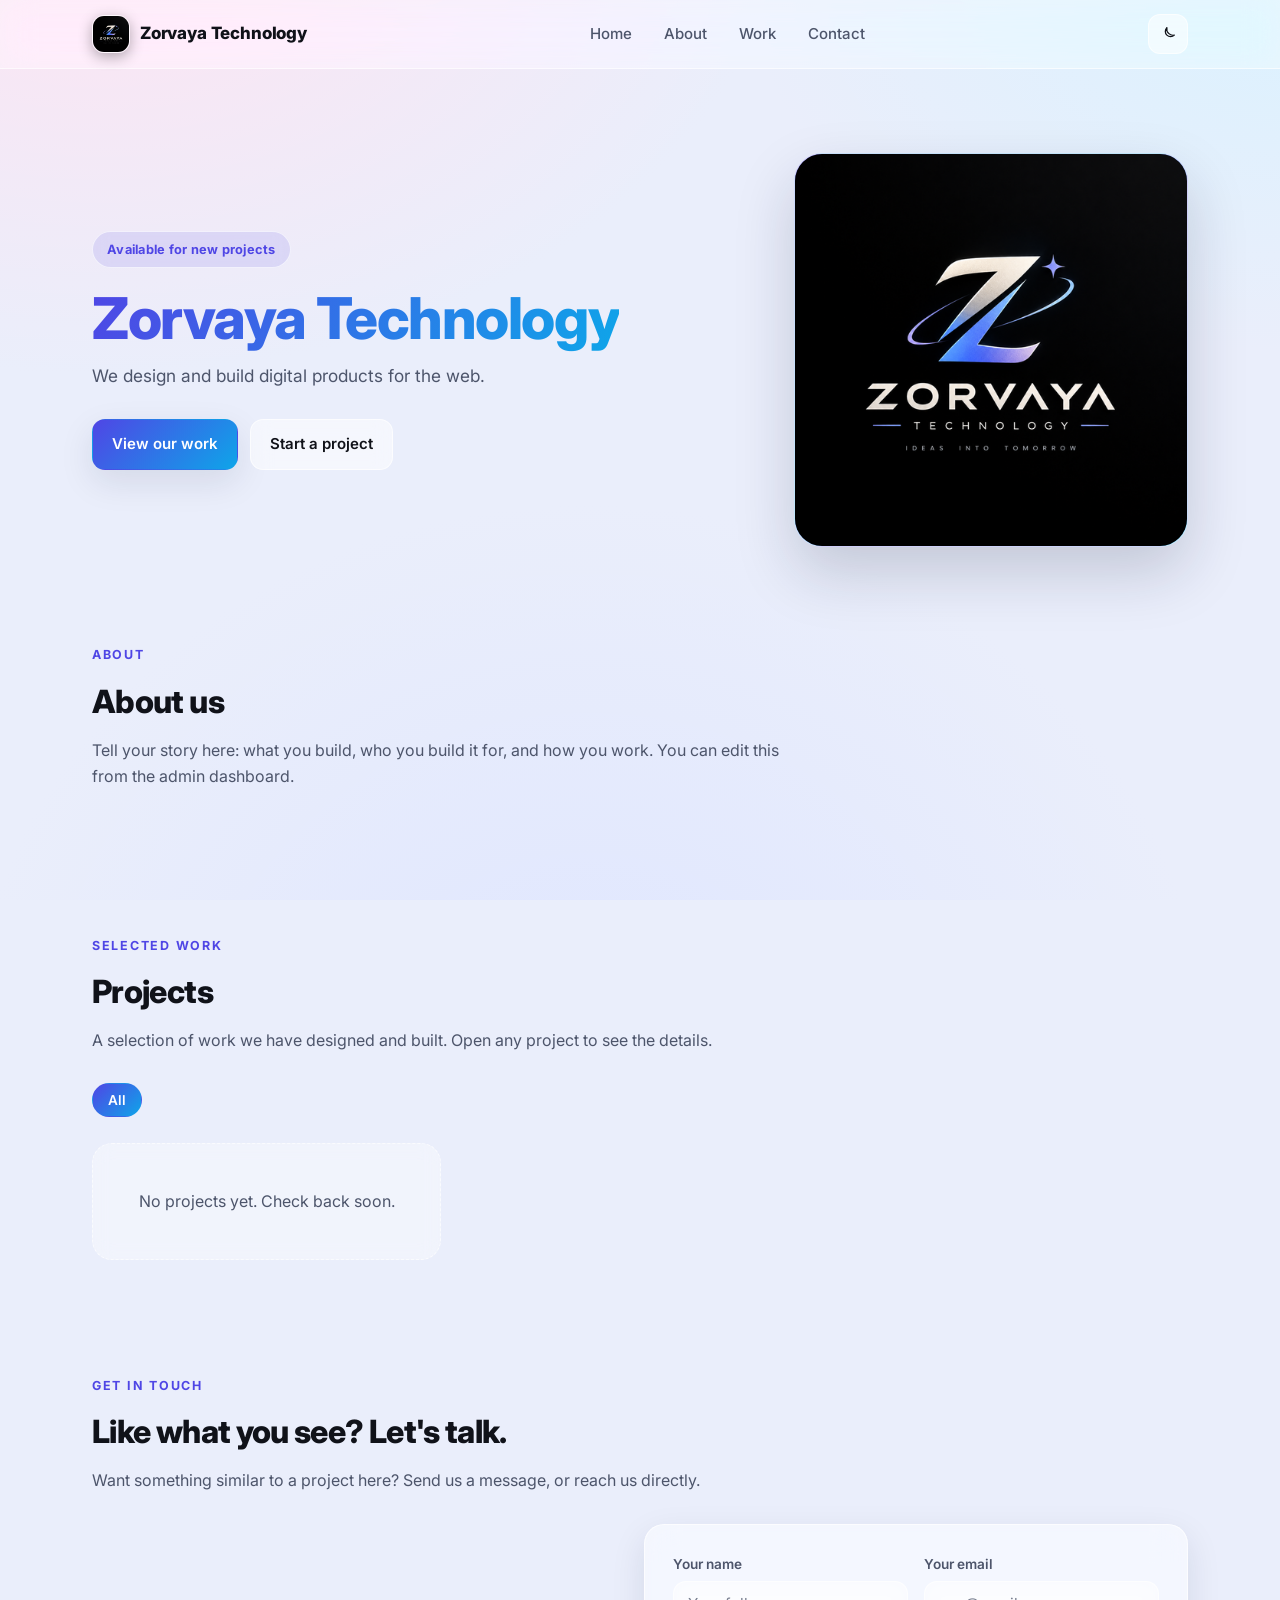
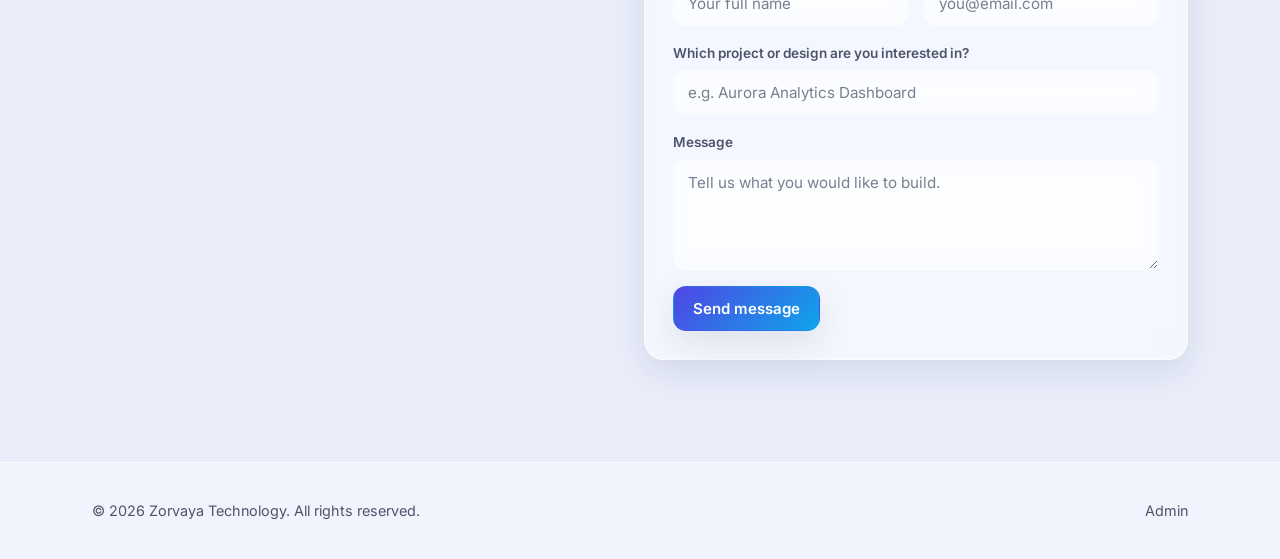
==== commit 77ea38f2: "Gen Z redesign (transparent glass): index.html" ====
--- a/index.html
+++ b/index.html
@@ -5,11 +5,12 @@
 <meta name="viewport" content="width=device-width, initial-scale=1">
 <title>Zorvaya Technology</title>
 <meta name="description" content="Zorvaya Technology - we design and build digital products for the web.">
+<meta name="theme-color" content="#7c3aed">
 <link rel="icon" type="image/png" href="./favicon.png">
 <link rel="apple-touch-icon" href="./apple-touch-icon.png">
 <link rel="preconnect" href="https://fonts.googleapis.com">
 <link rel="preconnect" href="https://fonts.gstatic.com" crossorigin>
-<link href="https://fonts.googleapis.com/css2?family=Inter:wght@400;500;600;700;800&display=swap" rel="stylesheet">
+<link href="https://fonts.googleapis.com/css2?family=Inter:wght@400;500;600;700&family=Space+Grotesk:wght@500;600;700&display=swap" rel="stylesheet">
 <link rel="stylesheet" href="./styles.css">
 </head>
 <body>
--- a/styles.css
+++ b/styles.css
@@ -75,6 +75,8 @@
 .nav{display:flex;align-items:center;justify-content:space-between;height:68px;gap:16px}
 .brand{font-weight:800;font-size:1.06rem;letter-spacing:-.01em;display:flex;align-items:center;gap:10px}
 .brand .dot{width:11px;height:11px;border-radius:50%;background:linear-gradient(135deg,var(--accent),var(--accent-2))}
+.brand-logo{width:38px;height:38px;border-radius:12px;object-fit:cover;flex:none;
+  box-shadow:0 4px 14px rgba(0,0,0,.3);border:1px solid var(--line)}
 .nav-links{display:flex;align-items:center;gap:6px}
 .nav-links a{padding:8px 13px;border-radius:11px;color:var(--muted);font-weight:500;font-size:.94rem;transition:.18s}
 .nav-links a:hover{color:var(--text);background:var(--surface-2)}
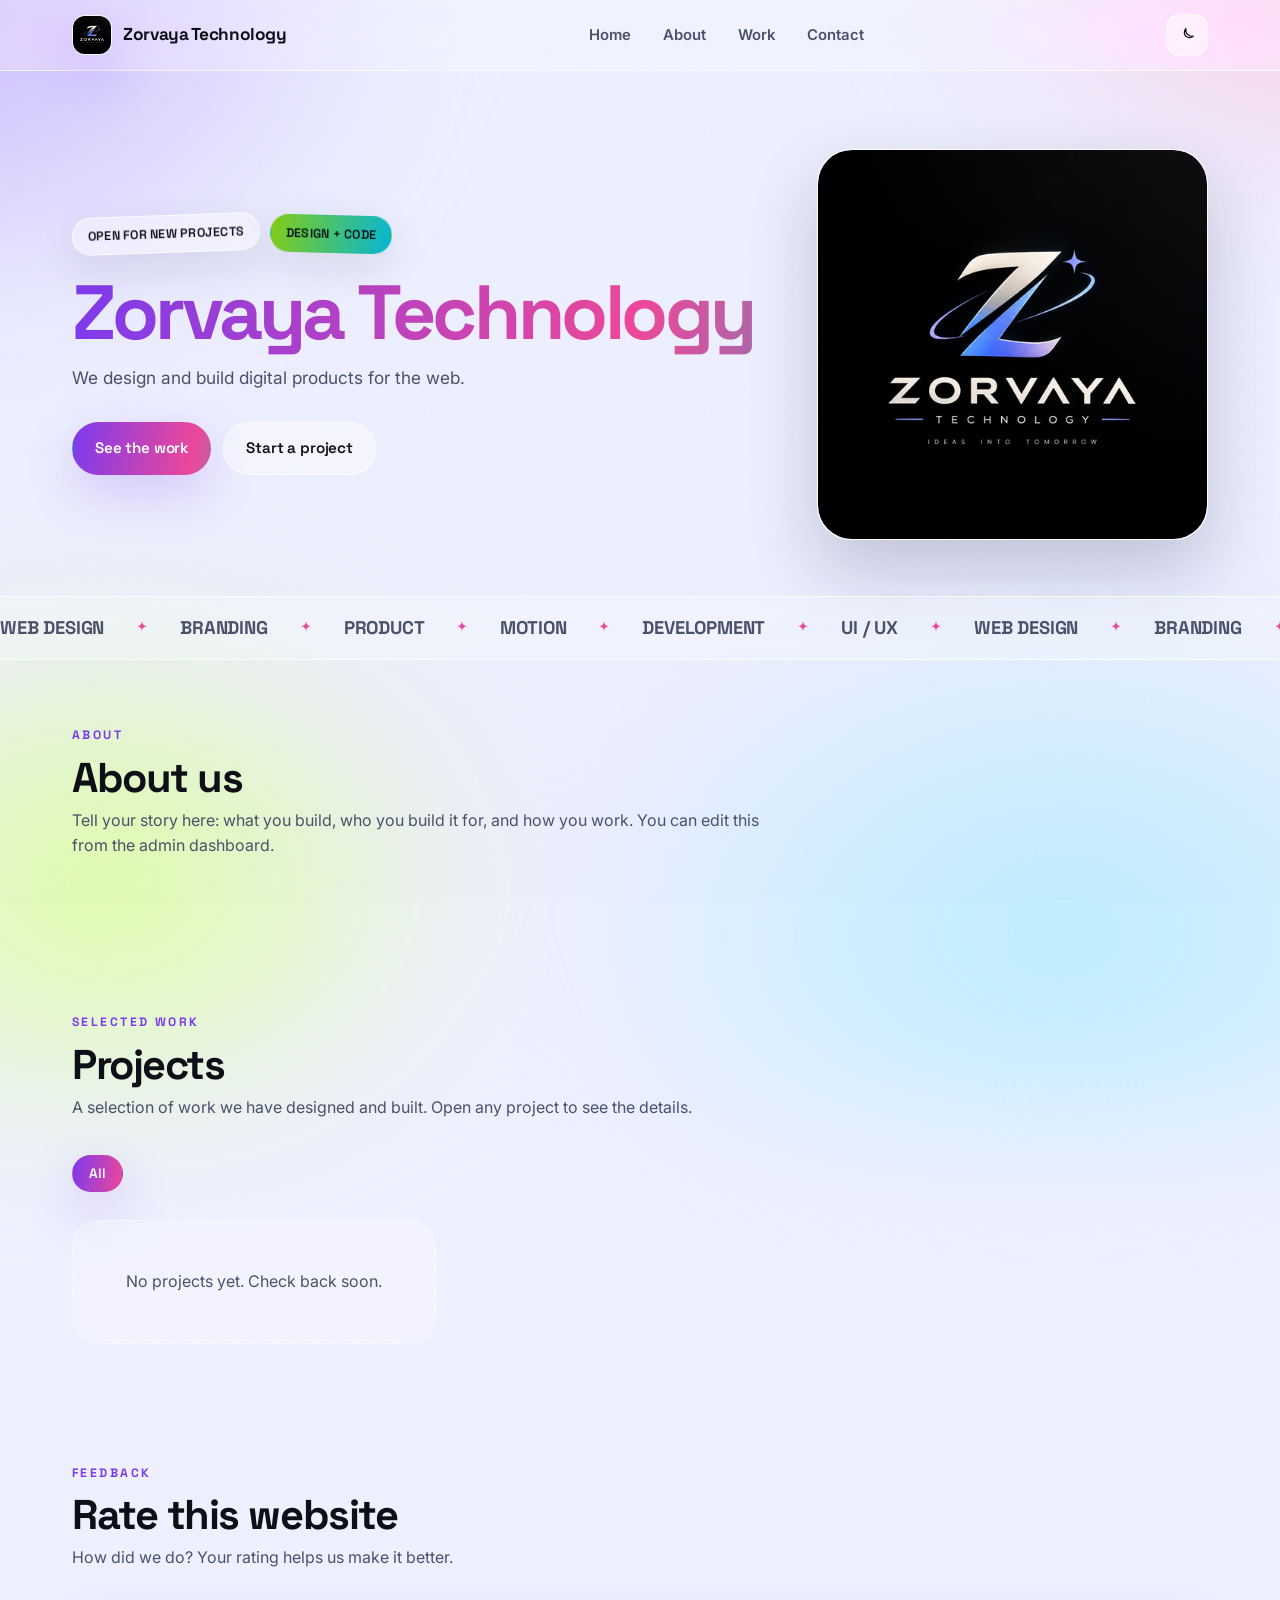
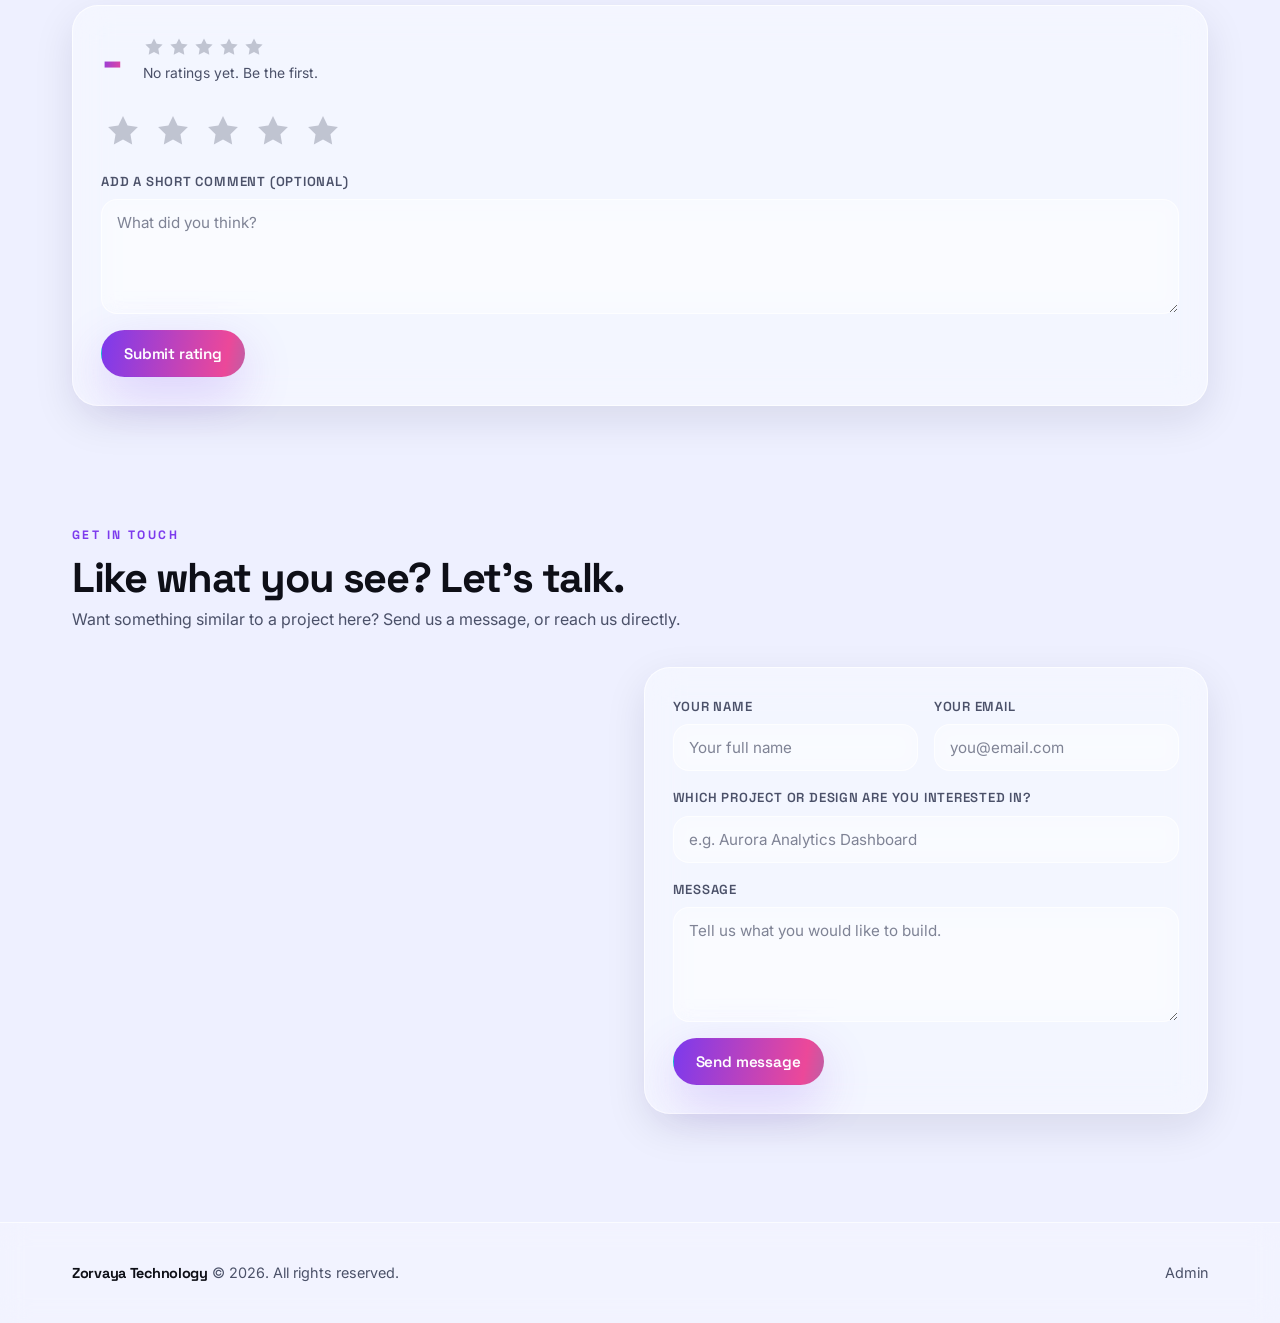
==== commit 93ff7d06: "Render immediately (network timeout fix) + SEO: index.html" ====
--- a/index.html
+++ b/index.html
@@ -3,18 +3,97 @@
 <head>
 <meta charset="utf-8">
 <meta name="viewport" content="width=device-width, initial-scale=1">
-<title>Zorvaya Technology</title>
-<meta name="description" content="Zorvaya Technology - we design and build digital products for the web.">
+<title>Zorvaya Technology | Web Design &amp; Development Studio</title>
+<meta name="description" content="Zorvaya Technology is a design and technology studio. We design and build websites, web apps and digital products. See our work and start a project.">
+<meta name="keywords" content="Zorvaya Technology, web design, web development, UI UX design, digital products, portfolio, website design India">
+<meta name="author" content="Zorvaya Technology">
+<meta name="robots" content="index, follow, max-image-preview:large, max-snippet:-1">
 <meta name="theme-color" content="#7c3aed">
+<link rel="canonical" href="https://anubhav0808-uv.github.io/portfolio/">
+
+<meta property="og:type" content="website">
+<meta property="og:site_name" content="Zorvaya Technology">
+<meta property="og:title" content="Zorvaya Technology | Web Design &amp; Development Studio">
+<meta property="og:description" content="We design and build websites, web apps and digital products. See our work and start a project.">
+<meta property="og:url" content="https://anubhav0808-uv.github.io/portfolio/">
+<meta property="og:image" content="https://anubhav0808-uv.github.io/portfolio/logo.png">
+<meta property="og:image:alt" content="Zorvaya Technology logo">
+<meta property="og:locale" content="en_IN">
+
+<meta name="twitter:card" content="summary_large_image">
+<meta name="twitter:title" content="Zorvaya Technology | Web Design &amp; Development Studio">
+<meta name="twitter:description" content="We design and build websites, web apps and digital products. See our work and start a project.">
+<meta name="twitter:image" content="https://anubhav0808-uv.github.io/portfolio/logo.png">
+
 <link rel="icon" type="image/png" href="./favicon.png">
 <link rel="apple-touch-icon" href="./apple-touch-icon.png">
+
 <link rel="preconnect" href="https://fonts.googleapis.com">
 <link rel="preconnect" href="https://fonts.gstatic.com" crossorigin>
-<link href="https://fonts.googleapis.com/css2?family=Inter:wght@400;500;600;700&family=Space+Grotesk:wght@500;600;700&display=swap" rel="stylesheet">
+<link rel="stylesheet" href="https://fonts.googleapis.com/css2?family=Inter:wght@400;500;600;700&family=Space+Grotesk:wght@500;600;700&display=swap" media="print" onload="this.media='all'">
+<noscript><link rel="stylesheet" href="https://fonts.googleapis.com/css2?family=Inter:wght@400;500;600;700&family=Space+Grotesk:wght@500;600;700&display=swap"></noscript>
+
 <link rel="stylesheet" href="./styles.css">
+
+<script type="application/ld+json">
+{
+  "@context": "https://schema.org",
+  "@graph": [
+    {
+      "@type": "Organization",
+      "@id": "https://anubhav0808-uv.github.io/portfolio/#org",
+      "name": "Zorvaya Technology",
+      "url": "https://anubhav0808-uv.github.io/portfolio/",
+      "logo": "https://anubhav0808-uv.github.io/portfolio/logo.png",
+      "email": "anubhavraj1969@gmail.com",
+      "description": "A design and technology studio that builds websites, web apps and digital products.",
+      "areaServed": "IN",
+      "knowsAbout": ["Web design", "Web development", "UI/UX design", "Digital products"]
+    },
+    {
+      "@type": "WebSite",
+      "@id": "https://anubhav0808-uv.github.io/portfolio/#website",
+      "url": "https://anubhav0808-uv.github.io/portfolio/",
+      "name": "Zorvaya Technology",
+      "publisher": { "@id": "https://anubhav0808-uv.github.io/portfolio/#org" },
+      "inLanguage": "en"
+    }
+  ]
+}
+</script>
 </head>
 <body>
-<div id="app"></div>
+<div id="app">
+  <header class="site-header">
+    <div class="wrap nav">
+      <a class="brand" href="./"><img class="brand-logo" src="./logo.png" alt="Zorvaya Technology logo"><span>Zorvaya Technology</span></a>
+    </div>
+  </header>
+  <main>
+    <section class="hero">
+      <div class="wrap hero-grid">
+        <div>
+          <div class="stickers"><span class="sticker">Design &amp; Technology Studio</span></div>
+          <h1 class="display"><span class="grad">Zorvaya Technology</span></h1>
+          <p class="role">Design &amp; Technology Studio</p>
+          <p class="lead">We design and build digital products for the web.</p>
+          <div class="hero-cta">
+            <a class="btn btn-primary" href="#/#work">See the work</a>
+            <a class="btn btn-ghost" href="#/contact">Start a project</a>
+          </div>
+        </div>
+        <div class="avatar-card"><img src="./logo.png" alt="Zorvaya Technology"></div>
+      </div>
+    </section>
+  </main>
+</div>
+<noscript>
+  <div class="wrap" style="padding:24px 22px 60px">
+    <h2>Zorvaya Technology</h2>
+    <p>We design and build websites, web apps and digital products. This site is interactive and needs JavaScript enabled to browse the full portfolio.</p>
+    <p>Email: <a href="mailto:anubhavraj1969@gmail.com">anubhavraj1969@gmail.com</a></p>
+  </div>
+</noscript>
 <script src="./app.js"></script>
 </body>
 </html>
--- a/styles.css
+++ b/styles.css
@@ -1,95 +1,106 @@
-/* ===== Zorvaya Technology  - transparent / glass theme ===== */
+/* =========================================================
+   Zorvaya Technology - transparent glass + Gen Z theme
+   Light and dark. No emoji anywhere.
+   ========================================================= */
 :root{
-  --page:#eaeefb;
-  --blob-1:#dfe6ff;
-  --blob-2:#ffe3f1;
-  --blob-3:#d9f2ff;
-  --text:#101219;
-  --muted:#4d556b;
-  --line:rgba(255,255,255,.65);
-  --surface:rgba(255,255,255,.52);
-  --surface-2:rgba(255,255,255,.34);
-  --surface-solid:rgba(255,255,255,.86);
-  --accent:#4f46e5;
-  --accent-2:#0ea5e9;
-  --accent-soft:rgba(79,70,229,.12);
-  --shadow:0 12px 34px rgba(24,28,54,.10);
-  --shadow-lg:0 26px 60px rgba(24,28,54,.18);
-  --radius:20px;
-  --maxw:1140px;
-  --blur:16px;
+  --page:#eef0ff;
+  --b1:#c9b8ff; --b2:#ffc7e6; --b3:#b6ecff; --b4:#dcff9e;
+  --text:#0e0f17;
+  --muted:#4b5169;
+  --line:rgba(255,255,255,.7);
+  --line-2:rgba(14,15,23,.10);
+  --surface:rgba(255,255,255,.38);
+  --surface-2:rgba(255,255,255,.24);
+  --surface-solid:rgba(255,255,255,.82);
+  --g1:#7c3aed; --g2:#ec4899; --g3:#06b6d4; --g4:#84cc16;
+  --accent:#7c3aed;
+  --accent-soft:rgba(124,58,237,.14);
+  --glow:0 18px 50px rgba(124,58,237,.22);
+  --shadow:0 14px 40px rgba(20,22,54,.10);
+  --shadow-lg:0 30px 70px rgba(20,22,54,.20);
+  --radius:26px;
+  --maxw:1180px;
+  --blur:18px;
+  --font-display:"Space Grotesk",Inter,system-ui,sans-serif;
 }
 html[data-theme="dark"]{
-  --page:#070a14;
-  --blob-1:#141a3a;
-  --blob-2:#2a1140;
-  --blob-3:#062334;
-  --text:#eef1f8;
-  --muted:#a6adc4;
-  --line:rgba(255,255,255,.14);
-  --surface:rgba(22,25,38,.52);
-  --surface-2:rgba(22,25,38,.32);
-  --surface-solid:rgba(18,20,31,.9);
-  --accent:#8f8cff;
-  --accent-2:#41c8f7;
-  --accent-soft:rgba(143,140,255,.16);
-  --shadow:0 12px 34px rgba(0,0,0,.42);
-  --shadow-lg:0 26px 60px rgba(0,0,0,.6);
+  --page:#05060c;
+  --b1:#4c1d95; --b2:#831843; --b3:#0e7490; --b4:#3f6212;
+  --text:#f2f3fa;
+  --muted:#a8aec6;
+  --line:rgba(255,255,255,.16);
+  --line-2:rgba(255,255,255,.10);
+  --surface:rgba(18,20,34,.42);
+  --surface-2:rgba(18,20,34,.26);
+  --surface-solid:rgba(12,13,22,.86);
+  --g1:#a78bfa; --g2:#f472b6; --g3:#22d3ee; --g4:#a3e635;
+  --accent:#a78bfa;
+  --accent-soft:rgba(167,139,250,.18);
+  --glow:0 18px 50px rgba(167,139,250,.28);
+  --shadow:0 14px 40px rgba(0,0,0,.45);
+  --shadow-lg:0 30px 70px rgba(0,0,0,.62);
 }
 *{box-sizing:border-box}
 html{scroll-behavior:smooth}
 body{
   margin:0;color:var(--text);
   font-family:Inter,system-ui,-apple-system,"Segoe UI",Roboto,sans-serif;
-  line-height:1.65;-webkit-font-smoothing:antialiased;
-  min-height:100vh;
+  line-height:1.62;-webkit-font-smoothing:antialiased;
+  min-height:100vh;overflow-x:hidden;
   background-color:var(--page);
-  background-image:
-    radial-gradient(1100px 780px at 8% -12%, var(--blob-2), transparent 62%),
-    radial-gradient(980px 700px at 102% -6%, var(--blob-3), transparent 58%),
-    radial-gradient(1000px 900px at 46% 118%, var(--blob-1), transparent 62%);
-  background-attachment:fixed;
+}
+/* animated aurora behind everything */
+body::before{
+  content:"";position:fixed;inset:-25%;z-index:-2;pointer-events:none;
+  background:
+    radial-gradient(38% 38% at 14% 18%, var(--b1), transparent 62%),
+    radial-gradient(34% 34% at 86% 12%, var(--b2), transparent 62%),
+    radial-gradient(42% 42% at 72% 86%, var(--b3), transparent 62%),
+    radial-gradient(34% 34% at 22% 82%, var(--b4), transparent 62%);
+  filter:blur(70px);
+  animation:drift 26s ease-in-out infinite alternate;
+}
+@keyframes drift{
+  from{transform:translate3d(-3%,-2%,0) scale(1.05)}
+  to{transform:translate3d(4%,3%,0) scale(1.16)}
+}
+/* film grain */
+body::after{
+  content:"";position:fixed;inset:0;z-index:-1;pointer-events:none;opacity:.045;
+  background-image:url("data:image/svg+xml,%3Csvg xmlns='http://www.w3.org/2000/svg' width='140' height='140'%3E%3Cfilter id='n'%3E%3CfeTurbulence type='fractalNoise' baseFrequency='0.85' numOctaves='3'/%3E%3C/filter%3E%3Crect width='140' height='140' filter='url(%23n)'/%3E%3C/svg%3E");
 }
 a{color:inherit;text-decoration:none}
 img{max-width:100%;display:block}
 .ico{width:18px;height:18px;flex:none}
 .wrap{max-width:var(--maxw);margin:0 auto;padding:0 22px}
-.serif{font-family:Georgia,serif}
-
-/* glass primitive */
-.glass{
-  background:var(--surface);
-  border:1px solid var(--line);
-  backdrop-filter:blur(var(--blur)) saturate(150%);
-  -webkit-backdrop-filter:blur(var(--blur)) saturate(150%);
-}
+::selection{background:var(--g1);color:#fff}
 
 /* ---------- header ---------- */
 .site-header{
   position:sticky;top:0;z-index:50;
   background:var(--surface-2);
   border-bottom:1px solid var(--line);
-  backdrop-filter:blur(var(--blur)) saturate(160%);
-  -webkit-backdrop-filter:blur(var(--blur)) saturate(160%);
-}
-.nav{display:flex;align-items:center;justify-content:space-between;height:68px;gap:16px}
-.brand{font-weight:800;font-size:1.06rem;letter-spacing:-.01em;display:flex;align-items:center;gap:10px}
-.brand .dot{width:11px;height:11px;border-radius:50%;background:linear-gradient(135deg,var(--accent),var(--accent-2))}
-.brand-logo{width:38px;height:38px;border-radius:12px;object-fit:cover;flex:none;
-  box-shadow:0 4px 14px rgba(0,0,0,.3);border:1px solid var(--line)}
-.nav-links{display:flex;align-items:center;gap:6px}
-.nav-links a{padding:8px 13px;border-radius:11px;color:var(--muted);font-weight:500;font-size:.94rem;transition:.18s}
-.nav-links a:hover{color:var(--text);background:var(--surface-2)}
+  backdrop-filter:blur(var(--blur)) saturate(170%);
+  -webkit-backdrop-filter:blur(var(--blur)) saturate(170%);
+}
+.nav{display:flex;align-items:center;justify-content:space-between;height:70px;gap:16px}
+.brand{font-family:var(--font-display);font-weight:700;font-size:1.08rem;letter-spacing:-.02em;display:flex;align-items:center;gap:11px}
+.brand-logo{width:40px;height:40px;border-radius:13px;object-fit:cover;flex:none;
+  box-shadow:var(--glow);border:1px solid var(--line)}
+.nav-links{display:flex;align-items:center;gap:4px}
+.nav-links a{padding:9px 14px;border-radius:999px;color:var(--muted);font-weight:600;font-size:.93rem;transition:.18s}
+.nav-links a:hover{color:var(--text);background:var(--surface)}
 .nav-actions{display:flex;align-items:center;gap:8px}
 .icon-btn{
   border:1px solid var(--line);background:var(--surface);color:var(--text);
-  width:40px;height:40px;border-radius:12px;cursor:pointer;display:grid;place-items:center;transition:.18s;
-}
-.icon-btn:hover{border-color:var(--accent);color:var(--accent)}
+  width:42px;height:42px;border-radius:14px;cursor:pointer;display:grid;place-items:center;transition:.18s;
+  backdrop-filter:blur(10px);-webkit-backdrop-filter:blur(10px);
+}
+.icon-btn:hover{border-color:var(--accent);color:var(--accent);transform:rotate(-6deg) scale(1.05)}
 .menu-toggle{display:none}
-@media(max-width:840px){
-  .nav-links{display:none;position:absolute;top:68px;left:0;right:0;flex-direction:column;align-items:stretch;
-    background:var(--surface-solid);border-bottom:1px solid var(--line);padding:10px;gap:2px;
+@media(max-width:860px){
+  .nav-links{display:none;position:absolute;top:70px;left:0;right:0;flex-direction:column;align-items:stretch;
+    background:var(--surface-solid);border-bottom:1px solid var(--line);padding:12px;gap:2px;
     backdrop-filter:blur(var(--blur));-webkit-backdrop-filter:blur(var(--blur))}
   .nav-links.open{display:flex}
   .menu-toggle{display:grid}
@@ -98,168 +109,291 @@
 /* ---------- buttons ---------- */
 .btn{
   display:inline-flex;align-items:center;gap:9px;justify-content:center;
-  border:1px solid transparent;border-radius:13px;padding:12px 19px;
-  font-weight:600;font-size:.94rem;cursor:pointer;transition:.18s;font-family:inherit;
-}
-.btn-primary{background:linear-gradient(135deg,var(--accent),var(--accent-2));color:#fff;box-shadow:var(--shadow)}
-.btn-primary:hover{transform:translateY(-1px);box-shadow:var(--shadow-lg);filter:brightness(1.05)}
-.btn-ghost{background:var(--surface);border-color:var(--line);color:var(--text);backdrop-filter:blur(10px)}
-.btn-ghost:hover{border-color:var(--accent);color:var(--accent)}
+  border:1px solid transparent;border-radius:999px;padding:13px 22px;
+  font-family:var(--font-display);font-weight:600;font-size:.95rem;letter-spacing:-.01em;
+  cursor:pointer;transition:.18s;
+}
+.btn-primary{background:linear-gradient(100deg,var(--g1),var(--g2) 55%,var(--g3));color:#fff;
+  background-size:160% 100%;box-shadow:var(--glow)}
+.btn-primary:hover{transform:translateY(-2px) scale(1.02);background-position:100% 0}
+.btn-ghost{background:var(--surface);border-color:var(--line);color:var(--text);
+  backdrop-filter:blur(12px);-webkit-backdrop-filter:blur(12px)}
+.btn-ghost:hover{border-color:var(--accent);color:var(--accent);transform:translateY(-2px)}
 .btn-danger{background:transparent;border-color:rgba(239,68,68,.5);color:#e05555}
 .btn-danger:hover{background:#ef4444;color:#fff;border-color:#ef4444}
-.btn-sm{padding:8px 13px;font-size:.85rem;border-radius:11px}
+.btn-sm{padding:9px 14px;font-size:.86rem}
 .btn:disabled{opacity:.55;cursor:not-allowed}
 
 /* ---------- hero ---------- */
-.hero{padding:84px 0 40px}
-.hero-grid{display:grid;grid-template-columns:1.4fr .85fr;gap:52px;align-items:center}
-.eyebrow{display:inline-flex;align-items:center;gap:8px;font-size:.8rem;font-weight:700;letter-spacing:.02em;
-  color:var(--accent);background:var(--accent-soft);border:1px solid var(--line);
-  padding:7px 14px;border-radius:999px;margin-bottom:20px;backdrop-filter:blur(8px)}
-.hero h1{font-size:clamp(2.2rem,5.2vw,3.6rem);line-height:1.05;letter-spacing:-.025em;margin:0 0 10px;font-weight:800}
-.hero h1 .grad{background:linear-gradient(120deg,var(--accent),var(--accent-2));-webkit-background-clip:text;background-clip:text;color:transparent}
-.role{font-size:1.05rem;font-weight:600;color:var(--text);margin:0 0 14px;opacity:.85}
-.hero p.lead{font-size:1.08rem;color:var(--muted);max-width:56ch;margin:0 0 28px}
+.hero{padding:78px 0 30px}
+.hero-grid{display:grid;grid-template-columns:1.5fr .85fr;gap:54px;align-items:center}
+.stickers{display:flex;gap:10px;flex-wrap:wrap;margin-bottom:22px}
+.sticker{
+  display:inline-flex;align-items:center;gap:8px;font-family:var(--font-display);
+  font-size:.78rem;font-weight:600;letter-spacing:.02em;text-transform:uppercase;
+  color:var(--text);background:var(--surface);border:1px solid var(--line);
+  padding:8px 15px;border-radius:999px;backdrop-filter:blur(12px);-webkit-backdrop-filter:blur(12px);
+  box-shadow:var(--shadow);
+}
+.sticker:first-child{transform:rotate(-2deg)}
+.sticker.lime{background:linear-gradient(100deg,var(--g4),var(--g3));color:#06131a;border-color:transparent;transform:rotate(1.5deg)}
+.display{
+  font-family:var(--font-display);font-weight:700;
+  font-size:clamp(2.5rem,6.4vw,4.8rem);line-height:.98;letter-spacing:-.045em;
+  margin:0 0 14px;
+}
+.grad{
+  background:linear-gradient(100deg,var(--g1),var(--g2) 38%,var(--g3) 68%,var(--g4));
+  background-size:220% 100%;-webkit-background-clip:text;background-clip:text;color:transparent;
+  animation:hue 9s linear infinite;
+}
+@keyframes hue{to{background-position:220% 0}}
+.role{font-family:var(--font-display);font-size:1.08rem;font-weight:600;margin:0 0 14px;opacity:.85}
+.hero p.lead{font-size:1.08rem;color:var(--muted);max-width:56ch;margin:0 0 30px}
 .hero-cta{display:flex;gap:12px;flex-wrap:wrap;align-items:center}
 .avatar-card{
-  aspect-ratio:1/1;border-radius:28px;overflow:hidden;position:relative;display:grid;place-items:center;
-  background:linear-gradient(150deg,color-mix(in srgb,var(--accent) 78%,transparent),color-mix(in srgb,var(--accent-2) 78%,transparent));
+  aspect-ratio:1/1;border-radius:34px;overflow:hidden;position:relative;display:grid;place-items:center;
   border:1px solid var(--line);box-shadow:var(--shadow-lg);
+  background:var(--surface-2);
   backdrop-filter:blur(var(--blur));-webkit-backdrop-filter:blur(var(--blur));
-}
-.avatar-card img{width:100%;height:100%;object-fit:cover}
-.avatar-card .initials{font-size:4.2rem;font-weight:800;color:#fff;letter-spacing:-.02em}
-@media(max-width:840px){.hero-grid{grid-template-columns:1fr;gap:30px}.avatar-card{max-width:260px}}
+  animation:float 7s ease-in-out infinite;
+}
+@keyframes float{0%,100%{transform:translateY(0) rotate(-1deg)}50%{transform:translateY(-14px) rotate(1deg)}}
+.avatar-card .ring{
+  position:absolute;inset:-2px;border-radius:inherit;z-index:0;pointer-events:none;
+  background:conic-gradient(from 0deg,var(--g1),var(--g2),var(--g3),var(--g4),var(--g1));
+  filter:blur(22px);opacity:.55;
+}
+.avatar-card img{width:100%;height:100%;object-fit:cover;position:relative;z-index:1;border-radius:inherit}
+@media(max-width:860px){.hero-grid{grid-template-columns:1fr;gap:34px}.avatar-card{max-width:270px}}
+
+/* ---------- marquee ---------- */
+.marquee{
+  margin:26px 0 6px;overflow:hidden;border-top:1px solid var(--line);border-bottom:1px solid var(--line);
+  background:var(--surface-2);backdrop-filter:blur(12px);-webkit-backdrop-filter:blur(12px);
+  padding:16px 0;
+}
+.marquee-track{display:flex;align-items:center;gap:30px;white-space:nowrap;width:max-content;
+  animation:scroll 28s linear infinite}
+.marquee-track span{
+  font-family:var(--font-display);font-weight:700;font-size:1.15rem;letter-spacing:-.01em;
+  text-transform:uppercase;color:var(--muted);
+}
+.mstar{width:16px;height:16px;flex:none;color:var(--g2)}
+@keyframes scroll{to{transform:translateX(-50%)}}
 
 /* ---------- sections ---------- */
-section{padding:58px 0}
-.section-head{margin-bottom:30px;max-width:70ch}
-.section-head h2{font-size:clamp(1.5rem,3vw,2rem);letter-spacing:-.02em;margin:0 0 8px;font-weight:800}
+section{padding:60px 0}
+.section-head{margin-bottom:34px;max-width:72ch}
+.section-head h2{font-family:var(--font-display);font-size:clamp(1.7rem,3.6vw,2.6rem);
+  letter-spacing:-.035em;margin:0 0 8px;font-weight:700;line-height:1.05}
 .section-head p{color:var(--muted);margin:0}
-.kicker{font-size:.78rem;font-weight:700;letter-spacing:.14em;text-transform:uppercase;color:var(--accent);margin-bottom:10px}
-
-/* ---------- projects ---------- */
-.filters{display:flex;gap:8px;flex-wrap:wrap;margin-bottom:26px}
+.kicker{font-family:var(--font-display);font-size:.76rem;font-weight:700;letter-spacing:.2em;
+  text-transform:uppercase;color:var(--accent);margin-bottom:10px}
+
+/* ---------- bento projects ---------- */
+.filters{display:flex;gap:9px;flex-wrap:wrap;margin-bottom:28px}
 .chip{
   border:1px solid var(--line);background:var(--surface-2);color:var(--muted);
-  padding:8px 15px;border-radius:999px;font-size:.85rem;font-weight:600;cursor:pointer;transition:.16s;font-family:inherit;
-  backdrop-filter:blur(10px);-webkit-backdrop-filter:blur(10px);
-}
-.chip:hover{color:var(--text);border-color:var(--accent)}
-.chip.active{background:linear-gradient(135deg,var(--accent),var(--accent-2));border-color:transparent;color:#fff}
-.grid{display:grid;grid-template-columns:repeat(auto-fill,minmax(300px,1fr));gap:24px}
+  padding:9px 16px;border-radius:999px;font-family:var(--font-display);font-size:.85rem;font-weight:600;
+  cursor:pointer;transition:.16s;backdrop-filter:blur(10px);-webkit-backdrop-filter:blur(10px);
+}
+.chip:hover{color:var(--text);border-color:var(--accent);transform:translateY(-1px)}
+.chip.active{background:linear-gradient(100deg,var(--g1),var(--g2));border-color:transparent;color:#fff;box-shadow:var(--glow)}
+.grid{display:grid;grid-template-columns:repeat(auto-fill,minmax(290px,1fr));gap:22px}
+@media(min-width:920px){.card.big{grid-column:span 2}}
 .card{
-  border:1px solid var(--line);border-radius:var(--radius);overflow:hidden;
-  background:var(--surface);backdrop-filter:blur(var(--blur)) saturate(150%);-webkit-backdrop-filter:blur(var(--blur)) saturate(150%);
-  box-shadow:var(--shadow);transition:.22s;display:flex;flex-direction:column;cursor:pointer;
-}
-.card:hover{transform:translateY(-5px);box-shadow:var(--shadow-lg);border-color:color-mix(in srgb,var(--accent) 45%,var(--line))}
-.thumb{aspect-ratio:16/10;background:linear-gradient(140deg,color-mix(in srgb,var(--accent) 70%,transparent),color-mix(in srgb,var(--accent-2) 70%,transparent));position:relative;overflow:hidden}
-.thumb img{width:100%;height:100%;object-fit:cover}
-.thumb .ph{position:absolute;inset:0;display:grid;place-items:center;color:#fff;font-weight:700;font-size:1.1rem;padding:18px;text-align:center}
-.thumb .badge{position:absolute;top:12px;left:12px;background:rgba(10,12,22,.5);color:#fff;font-size:.72rem;font-weight:700;
-  padding:5px 11px;border-radius:999px;backdrop-filter:blur(6px)}
-.card-body{padding:19px;display:flex;flex-direction:column;gap:10px;flex:1}
-.card-body h3{margin:0;font-size:1.12rem;letter-spacing:-.01em;font-weight:700}
-.card-body p{margin:0;color:var(--muted);font-size:.93rem}
-.tags{display:flex;gap:6px;flex-wrap:wrap;margin-top:auto}
-.tag{font-size:.74rem;font-weight:600;color:var(--accent);background:var(--accent-soft);border:1px solid var(--line);padding:4px 10px;border-radius:999px}
-.empty{padding:44px;text-align:center;color:var(--muted);border:1px dashed var(--line);border-radius:var(--radius);background:var(--surface-2);backdrop-filter:blur(10px)}
+  border:1px solid var(--line);border-radius:var(--radius);overflow:hidden;position:relative;
+  background:var(--surface);backdrop-filter:blur(var(--blur)) saturate(160%);
+  -webkit-backdrop-filter:blur(var(--blur)) saturate(160%);
+  box-shadow:var(--shadow);transition:.26s cubic-bezier(.2,.8,.2,1);
+  display:flex;flex-direction:column;cursor:pointer;
+}
+.card:hover{transform:translateY(-7px) scale(1.012);box-shadow:var(--shadow-lg),var(--glow);
+  border-color:color-mix(in srgb,var(--accent) 55%,var(--line))}
+.thumb{aspect-ratio:16/10;position:relative;overflow:hidden;
+  background:linear-gradient(135deg,var(--g1),var(--g2) 55%,var(--g3))}
+.card.big .thumb{aspect-ratio:16/7}
+.thumb img{width:100%;height:100%;object-fit:cover;transition:.4s}
+.card:hover .thumb img{transform:scale(1.05)}
+.thumb .ph{position:absolute;inset:0;display:grid;place-items:center;color:#fff;
+  font-family:var(--font-display);font-weight:700;font-size:1.2rem;padding:18px;text-align:center;letter-spacing:-.02em}
+.thumb .badge{position:absolute;top:14px;left:14px;background:rgba(8,10,22,.5);color:#fff;
+  font-family:var(--font-display);font-size:.72rem;font-weight:700;letter-spacing:.06em;text-transform:uppercase;
+  padding:6px 12px;border-radius:999px;backdrop-filter:blur(8px)}
+.card-body{padding:20px;display:flex;flex-direction:column;gap:10px;flex:1}
+.card-body h3{margin:0;font-family:var(--font-display);font-size:1.18rem;letter-spacing:-.02em;font-weight:700}
+.card.big .card-body h3{font-size:1.42rem}
+.card-body p{margin:0;color:var(--muted);font-size:.94rem}
+.tags{display:flex;gap:7px;flex-wrap:wrap;margin-top:auto}
+.tag{font-family:var(--font-display);font-size:.74rem;font-weight:600;color:var(--accent);
+  background:var(--accent-soft);border:1px solid var(--line);padding:5px 11px;border-radius:999px}
+.empty{padding:48px;text-align:center;color:var(--muted);border:1px dashed var(--line);
+  border-radius:var(--radius);background:var(--surface-2);backdrop-filter:blur(10px)}
 
 /* ---------- contact ---------- */
 .contact-grid{display:grid;grid-template-columns:1fr 1.05fr;gap:34px}
-@media(max-width:840px){.contact-grid{grid-template-columns:1fr}}
-.contact-list{display:flex;flex-direction:column;gap:12px}
-.contact-item{display:flex;align-items:center;gap:14px;padding:15px 17px;border:1px solid var(--line);
-  border-radius:15px;background:var(--surface);backdrop-filter:blur(12px);-webkit-backdrop-filter:blur(12px);transition:.18s}
-.contact-item:hover{border-color:var(--accent);transform:translateX(4px)}
-.contact-item .ci{width:42px;height:42px;border-radius:12px;background:var(--accent-soft);display:grid;place-items:center;
-  color:var(--accent);flex:none;border:1px solid var(--line)}
-.contact-item .cl{font-size:.76rem;color:var(--muted);font-weight:700;text-transform:uppercase;letter-spacing:.07em}
-.contact-item .cv{font-weight:600;font-size:.96rem;word-break:break-word}
+@media(max-width:860px){.contact-grid{grid-template-columns:1fr}}
+.contact-list{display:flex;flex-direction:column;gap:13px}
+.contact-item{display:flex;align-items:center;gap:15px;padding:16px 18px;border:1px solid var(--line);
+  border-radius:20px;background:var(--surface);backdrop-filter:blur(14px);-webkit-backdrop-filter:blur(14px);
+  transition:.2s;box-shadow:var(--shadow)}
+.contact-item:hover{border-color:var(--accent);transform:translateX(5px) rotate(-.6deg)}
+.contact-item .ci{width:46px;height:46px;border-radius:15px;display:grid;place-items:center;flex:none;
+  color:#fff;background:linear-gradient(135deg,var(--g1),var(--g2));box-shadow:var(--glow)}
+.contact-item .cl{font-family:var(--font-display);font-size:.74rem;color:var(--muted);font-weight:700;
+  text-transform:uppercase;letter-spacing:.09em}
+.contact-item .cv{font-weight:600;font-size:.97rem;word-break:break-word}
 .socials{display:flex;gap:10px;margin-top:8px;flex-wrap:wrap}
 .socials .chip{display:inline-flex;align-items:center;gap:8px}
 
 /* ---------- forms ---------- */
-.field{display:flex;flex-direction:column;gap:6px;margin-bottom:16px}
-.field label{font-size:.85rem;font-weight:600;color:var(--muted)}
+.field{display:flex;flex-direction:column;gap:7px;margin-bottom:16px}
+.field label{font-family:var(--font-display);font-size:.82rem;font-weight:600;color:var(--muted);
+  text-transform:uppercase;letter-spacing:.06em}
 .field input,.field textarea,.field select{
-  width:100%;padding:12px 14px;border:1px solid var(--line);border-radius:13px;
+  width:100%;padding:13px 15px;border:1px solid var(--line);border-radius:16px;
   background:var(--surface-2);color:var(--text);font-family:inherit;font-size:.95rem;transition:.16s;
   backdrop-filter:blur(10px);-webkit-backdrop-filter:blur(10px);
 }
-.field input::placeholder,.field textarea::placeholder{color:var(--muted);opacity:.75}
+.field input::placeholder,.field textarea::placeholder{color:var(--muted);opacity:.7}
 .field input:focus,.field textarea:focus,.field select:focus{outline:none;border-color:var(--accent);
-  box-shadow:0 0 0 3px color-mix(in srgb,var(--accent) 20%,transparent)}
-.field textarea{resize:vertical;min-height:110px}
+  box-shadow:0 0 0 4px var(--accent-soft)}
+.field textarea{resize:vertical;min-height:115px}
 .panel{border:1px solid var(--line);border-radius:var(--radius);padding:28px;
-  background:var(--surface);backdrop-filter:blur(var(--blur)) saturate(150%);-webkit-backdrop-filter:blur(var(--blur)) saturate(150%);
-  box-shadow:var(--shadow)}
-.note{font-size:.86rem;color:var(--muted)}
-.alert{padding:13px 15px;border-radius:13px;font-size:.9rem;margin-bottom:16px;font-weight:500;border:1px solid}
-.alert.ok{background:rgba(16,185,129,.14);color:#0b7a4b;border-color:rgba(16,185,129,.35)}
-.alert.err{background:rgba(239,68,68,.12);color:#b42318;border-color:rgba(239,68,68,.35)}
+  background:var(--surface);backdrop-filter:blur(var(--blur)) saturate(160%);
+  -webkit-backdrop-filter:blur(var(--blur)) saturate(160%);box-shadow:var(--shadow)}
+.note{font-size:.87rem;color:var(--muted)}
+.alert{padding:14px 16px;border-radius:16px;font-size:.9rem;margin-bottom:16px;font-weight:600;border:1px solid}
+.alert.ok{background:rgba(16,185,129,.15);color:#0b7a4b;border-color:rgba(16,185,129,.4)}
+.alert.err{background:rgba(239,68,68,.14);color:#b42318;border-color:rgba(239,68,68,.4)}
 html[data-theme="dark"] .alert.ok{color:#6fe0a8}
 html[data-theme="dark"] .alert.err{color:#ff9d9d}
 
 /* ---------- footer ---------- */
-footer{border-top:1px solid var(--line);padding:36px 0;margin-top:44px;color:var(--muted);font-size:.9rem;
-  background:var(--surface-2);backdrop-filter:blur(12px);-webkit-backdrop-filter:blur(12px)}
+footer{border-top:1px solid var(--line);padding:38px 0;margin-top:48px;color:var(--muted);font-size:.9rem;
+  background:var(--surface-2);backdrop-filter:blur(14px);-webkit-backdrop-filter:blur(14px)}
 .foot{display:flex;justify-content:space-between;gap:16px;flex-wrap:wrap;align-items:center}
+.foot .fbrand{font-family:var(--font-display);font-weight:700;letter-spacing:-.02em;color:var(--text)}
 
 /* ---------- project detail ---------- */
-.detail-hero{padding:46px 0 10px}
-.back-link{display:inline-flex;align-items:center;gap:8px;color:var(--muted);font-weight:600;font-size:.9rem;margin-bottom:22px}
-.back-link:hover{color:var(--accent)}
-.detail-title{font-size:clamp(1.8rem,4vw,2.8rem);letter-spacing:-.02em;margin:0 0 14px;font-weight:800}
-.detail-cover{width:100%;aspect-ratio:16/8;border-radius:24px;overflow:hidden;margin:26px 0;
-  background:linear-gradient(140deg,color-mix(in srgb,var(--accent) 70%,transparent),color-mix(in srgb,var(--accent-2) 70%,transparent));
+.detail-hero{padding:44px 0 10px}
+.back-link{display:inline-flex;align-items:center;gap:8px;color:var(--muted);font-weight:600;font-size:.9rem;margin-bottom:22px;
+  padding:9px 15px;border-radius:999px;border:1px solid var(--line);background:var(--surface-2)}
+.back-link:hover{color:var(--accent);border-color:var(--accent)}
+.detail-title{font-family:var(--font-display);font-size:clamp(1.9rem,4.4vw,3.1rem);letter-spacing:-.04em;
+  margin:0 0 16px;font-weight:700;line-height:1.02}
+.detail-cover{width:100%;aspect-ratio:16/8;border-radius:28px;overflow:hidden;margin:28px 0;
+  background:linear-gradient(135deg,var(--g1),var(--g2) 55%,var(--g3));
   border:1px solid var(--line);box-shadow:var(--shadow-lg)}
 .detail-cover img{width:100%;height:100%;object-fit:cover}
-.prose{max-width:70ch;font-size:1.04rem}
+.prose{max-width:70ch;font-size:1.05rem}
 .prose p{margin:0 0 16px;color:var(--muted)}
 .gallery{display:grid;grid-template-columns:repeat(auto-fill,minmax(240px,1fr));gap:16px;margin-top:20px}
-.gallery img{border-radius:16px;border:1px solid var(--line);aspect-ratio:4/3;object-fit:cover}
+.gallery img{border-radius:20px;border:1px solid var(--line);aspect-ratio:4/3;object-fit:cover}
 
 /* ---------- admin ---------- */
 .admin-head{display:flex;align-items:center;justify-content:space-between;gap:16px;flex-wrap:wrap;margin-bottom:26px}
 .tabs{display:flex;gap:6px;flex-wrap:wrap;margin-bottom:26px;border-bottom:1px solid var(--line);padding-bottom:2px}
-.tab{padding:11px 17px;border-radius:11px 11px 0 0;font-weight:600;color:var(--muted);cursor:pointer;
-  border:none;border-bottom:2px solid transparent;font-family:inherit;background:none;font-size:.95rem}
+.tab{padding:12px 18px;border-radius:14px 14px 0 0;font-family:var(--font-display);font-weight:600;
+  color:var(--muted);cursor:pointer;border:none;border-bottom:2px solid transparent;background:none;font-size:.95rem}
 .tab:hover{color:var(--text)}
 .tab.active{color:var(--accent);border-bottom-color:var(--accent)}
 .stat-row{display:grid;grid-template-columns:repeat(auto-fit,minmax(170px,1fr));gap:16px;margin-bottom:26px}
-.stat{border:1px solid var(--line);border-radius:18px;padding:19px;background:var(--surface);
-  backdrop-filter:blur(12px);-webkit-backdrop-filter:blur(12px);box-shadow:var(--shadow)}
-.stat .n{font-size:1.95rem;font-weight:800;letter-spacing:-.02em}
-.stat .l{color:var(--muted);font-size:.85rem;font-weight:600}
-.row-item{display:flex;gap:16px;align-items:center;padding:15px;border:1px solid var(--line);border-radius:15px;
-  background:var(--surface);backdrop-filter:blur(12px);-webkit-backdrop-filter:blur(12px);margin-bottom:12px;box-shadow:var(--shadow)}
-.row-item .ri-thumb{width:66px;height:50px;border-radius:10px;flex:none;overflow:hidden;
-  background:linear-gradient(140deg,color-mix(in srgb,var(--accent) 70%,transparent),color-mix(in srgb,var(--accent-2) 70%,transparent))}
+.stat{border:1px solid var(--line);border-radius:22px;padding:20px;background:var(--surface);
+  backdrop-filter:blur(14px);-webkit-backdrop-filter:blur(14px);box-shadow:var(--shadow)}
+.stat .n{font-family:var(--font-display);font-size:2.1rem;font-weight:700;letter-spacing:-.04em;
+  background:linear-gradient(100deg,var(--g1),var(--g2));-webkit-background-clip:text;background-clip:text;color:transparent}
+.stat .l{color:var(--muted);font-size:.84rem;font-weight:600;text-transform:uppercase;letter-spacing:.08em}
+.row-item{display:flex;gap:16px;align-items:center;padding:16px;border:1px solid var(--line);border-radius:20px;
+  background:var(--surface);backdrop-filter:blur(14px);-webkit-backdrop-filter:blur(14px);margin-bottom:12px;box-shadow:var(--shadow)}
+.row-item .ri-thumb{width:70px;height:52px;border-radius:14px;flex:none;overflow:hidden;
+  background:linear-gradient(135deg,var(--g1),var(--g2))}
 .row-item .ri-thumb img{width:100%;height:100%;object-fit:cover}
 .row-item .grow{flex:1;min-width:0}
-.row-item h4{margin:0 0 2px;font-size:1rem}
+.row-item h4{margin:0 0 2px;font-family:var(--font-display);font-size:1.02rem;letter-spacing:-.01em}
 .row-item .sub{color:var(--muted);font-size:.84rem;overflow:hidden;text-overflow:ellipsis;white-space:nowrap}
 .row-actions{display:flex;gap:8px;flex-wrap:wrap}
-.pill{font-size:.72rem;font-weight:700;padding:4px 10px;border-radius:999px;background:var(--accent-soft);color:var(--accent);border:1px solid var(--line)}
-.pill.unread{background:rgba(239,68,68,.14);color:#c03030;border-color:rgba(239,68,68,.35)}
+.pill{font-family:var(--font-display);font-size:.72rem;font-weight:700;padding:5px 11px;border-radius:999px;
+  background:var(--accent-soft);color:var(--accent);border:1px solid var(--line);letter-spacing:.03em}
+.pill.unread{background:rgba(239,68,68,.15);color:#c03030;border-color:rgba(239,68,68,.4)}
 html[data-theme="dark"] .pill.unread{color:#ff9d9d}
-.modal-back{position:fixed;inset:0;background:rgba(8,10,20,.45);backdrop-filter:blur(6px);z-index:100;
+.modal-back{position:fixed;inset:0;background:rgba(6,8,18,.5);backdrop-filter:blur(8px);z-index:100;
   display:flex;align-items:flex-start;justify-content:center;padding:28px 16px;overflow:auto}
-.modal{border:1px solid var(--line);border-radius:22px;max-width:700px;width:100%;padding:30px;
-  background:var(--surface-solid);backdrop-filter:blur(22px) saturate(160%);-webkit-backdrop-filter:blur(22px) saturate(160%);
-  box-shadow:var(--shadow-lg);animation:pop .2s ease}
-@keyframes pop{from{opacity:0;transform:translateY(10px) scale(.98)}to{opacity:1;transform:none}}
-.modal h3{margin:0 0 20px;font-size:1.3rem;letter-spacing:-.01em}
+.modal{border:1px solid var(--line);border-radius:28px;max-width:720px;width:100%;padding:30px;
+  background:var(--surface-solid);backdrop-filter:blur(24px) saturate(170%);-webkit-backdrop-filter:blur(24px) saturate(170%);
+  box-shadow:var(--shadow-lg);animation:pop .22s cubic-bezier(.2,.8,.2,1)}
+@keyframes pop{from{opacity:0;transform:translateY(12px) scale(.97)}to{opacity:1;transform:none}}
+.modal h3{margin:0 0 20px;font-family:var(--font-display);font-size:1.4rem;letter-spacing:-.03em}
 .modal-actions{display:flex;justify-content:flex-end;gap:10px;margin-top:8px}
 .two-col{display:grid;grid-template-columns:1fr 1fr;gap:0 16px}
 @media(max-width:640px){.two-col{grid-template-columns:1fr}}
 .check{display:flex;align-items:center;gap:10px;margin-bottom:16px}
 .check input{width:auto}
-.login-wrap{max-width:430px;margin:64px auto}
-.spinner{width:34px;height:34px;border:3px solid var(--line);border-top-color:var(--accent);border-radius:50%;
+.login-wrap{max-width:440px;margin:66px auto}
+.spinner{width:36px;height:36px;border:3px solid var(--line);border-top-color:var(--accent);border-radius:50%;
   animation:spin .8s linear infinite;margin:60px auto}
 @keyframes spin{to{transform:rotate(360deg)}}
 .loading{padding:80px 0;text-align:center;color:var(--muted)}
 .hidden{display:none!important}
+@media(prefers-reduced-motion:reduce){
+  *{animation-duration:.001ms!important;animation-iteration-count:1!important;transition-duration:.001ms!important}
+}
+
+/* ---------- rating ---------- */
+.rate-grid{display:grid;grid-template-columns:1.1fr 1fr;gap:28px;align-items:start}
+.rate-grid.solo{grid-template-columns:1fr}
+@media(max-width:880px){.rate-grid{grid-template-columns:1fr}}
+.rate-avg{display:flex;align-items:center;gap:22px;margin-bottom:22px}
+.rate-big{font-family:var(--font-display);font-size:3.3rem;font-weight:700;letter-spacing:-.05em;line-height:1;
+  background:linear-gradient(100deg,var(--g1),var(--g2));-webkit-background-clip:text;background-clip:text;color:transparent}
+.stars-static{display:flex;gap:3px;margin-bottom:4px}
+.star{width:22px;height:22px;color:var(--muted);opacity:.3;transition:.15s}
+.star.on{color:#ffb020;opacity:1;filter:drop-shadow(0 3px 10px rgba(255,176,32,.45))}
+.rate-pick{display:flex;gap:6px;margin:4px 0 18px}
+.star-btn{border:none;background:none;padding:3px;cursor:pointer;line-height:0;border-radius:14px;transition:.15s}
+.star-btn .star{width:38px;height:38px}
+.star-btn:hover .star{transform:scale(1.14)}
+.star-btn.on .star{color:#ffb020;opacity:1;transform:scale(1.06);filter:drop-shadow(0 4px 14px rgba(255,176,32,.5))}
+.rate-recent{display:flex;flex-direction:column;gap:14px}
+.quote{border:1px solid var(--line);border-radius:22px;padding:18px;background:var(--surface);
+  backdrop-filter:blur(14px);-webkit-backdrop-filter:blur(14px);box-shadow:var(--shadow)}
+.quote p{margin:10px 0 0;color:var(--muted);font-size:.94rem}
+.quote .stars-static .star{width:18px;height:18px}
+
+/* ---------- admin layout ---------- */
+.admin-wrap{padding:34px 0 64px}
+.admin-shell{display:grid;grid-template-columns:252px 1fr;gap:28px;align-items:start}
+@media(max-width:900px){.admin-shell{grid-template-columns:1fr;gap:18px}}
+.admin-side{border:1px solid var(--line);border-radius:26px;padding:18px;background:var(--surface);
+  backdrop-filter:blur(16px);-webkit-backdrop-filter:blur(16px);box-shadow:var(--shadow);position:sticky;top:88px}
+@media(max-width:900px){.admin-side{position:static}}
+.admin-side-brand{display:flex;align-items:center;gap:12px;padding:6px 6px 16px;border-bottom:1px solid var(--line);margin-bottom:14px}
+.admin-side-brand img{width:44px;height:44px;border-radius:14px;object-fit:cover;border:1px solid var(--line);flex:none}
+.asb-name{font-family:var(--font-display);font-weight:700;font-size:.98rem;letter-spacing:-.02em;line-height:1.2}
+.asb-sub{font-size:.72rem;color:var(--muted);font-weight:700;text-transform:uppercase;letter-spacing:.1em}
+.admin-nav{display:flex;flex-direction:column;gap:5px}
+@media(max-width:900px){.admin-nav{flex-direction:row;overflow-x:auto;padding-bottom:4px}}
+.anav{display:flex;align-items:center;gap:11px;padding:11px 14px;border-radius:15px;border:1px solid transparent;
+  background:none;color:var(--muted);font-family:var(--font-display);font-weight:600;font-size:.94rem;
+  cursor:pointer;transition:.16s;text-align:left;white-space:nowrap;width:100%}
+@media(max-width:900px){.anav{width:auto}}
+.anav:hover{background:var(--surface-2);color:var(--text)}
+.anav.active{background:linear-gradient(100deg,var(--g1),var(--g2));color:#fff;box-shadow:var(--glow)}
+.anav-count{margin-left:auto;background:var(--accent-soft);color:var(--accent);font-size:.74rem;font-weight:700;
+  padding:2px 9px;border-radius:999px;border:1px solid var(--line)}
+.anav.active .anav-count{background:rgba(255,255,255,.25);color:#fff;border-color:transparent}
+.admin-side-foot{display:flex;gap:8px;margin-top:16px;padding-top:16px;border-top:1px solid var(--line);flex-wrap:wrap}
+.admin-main-head{margin-bottom:24px}
+.admin-main-head h1{font-family:var(--font-display);font-size:clamp(1.5rem,3vw,2rem);letter-spacing:-.035em;margin:6px 0 4px;font-weight:700;line-height:1.05}
+.admin-cols{display:grid;grid-template-columns:1fr 1fr;gap:18px;align-items:start}
+@media(max-width:900px){.admin-cols{grid-template-columns:1fr}}
+.admin-cols > .panel:first-child{grid-column:1/-1}
+.panel-title{font-family:var(--font-display);font-size:1.02rem;letter-spacing:-.02em;margin:0 0 16px;font-weight:700}
+.quick{display:flex;flex-wrap:wrap;gap:10px}
+.mini{padding:12px 0;border-bottom:1px solid var(--line)}
+.mini:last-child{border-bottom:none}
+.mini-top{display:flex;justify-content:space-between;gap:10px;align-items:center;font-size:.94rem}
+.mini-top .sub{color:var(--muted);font-size:.8rem;flex:none}
+.mini-sub{color:var(--muted);font-size:.86rem;margin-top:3px;overflow:hidden;text-overflow:ellipsis;white-space:nowrap}
+.mini .stars-static .star{width:18px;height:18px}
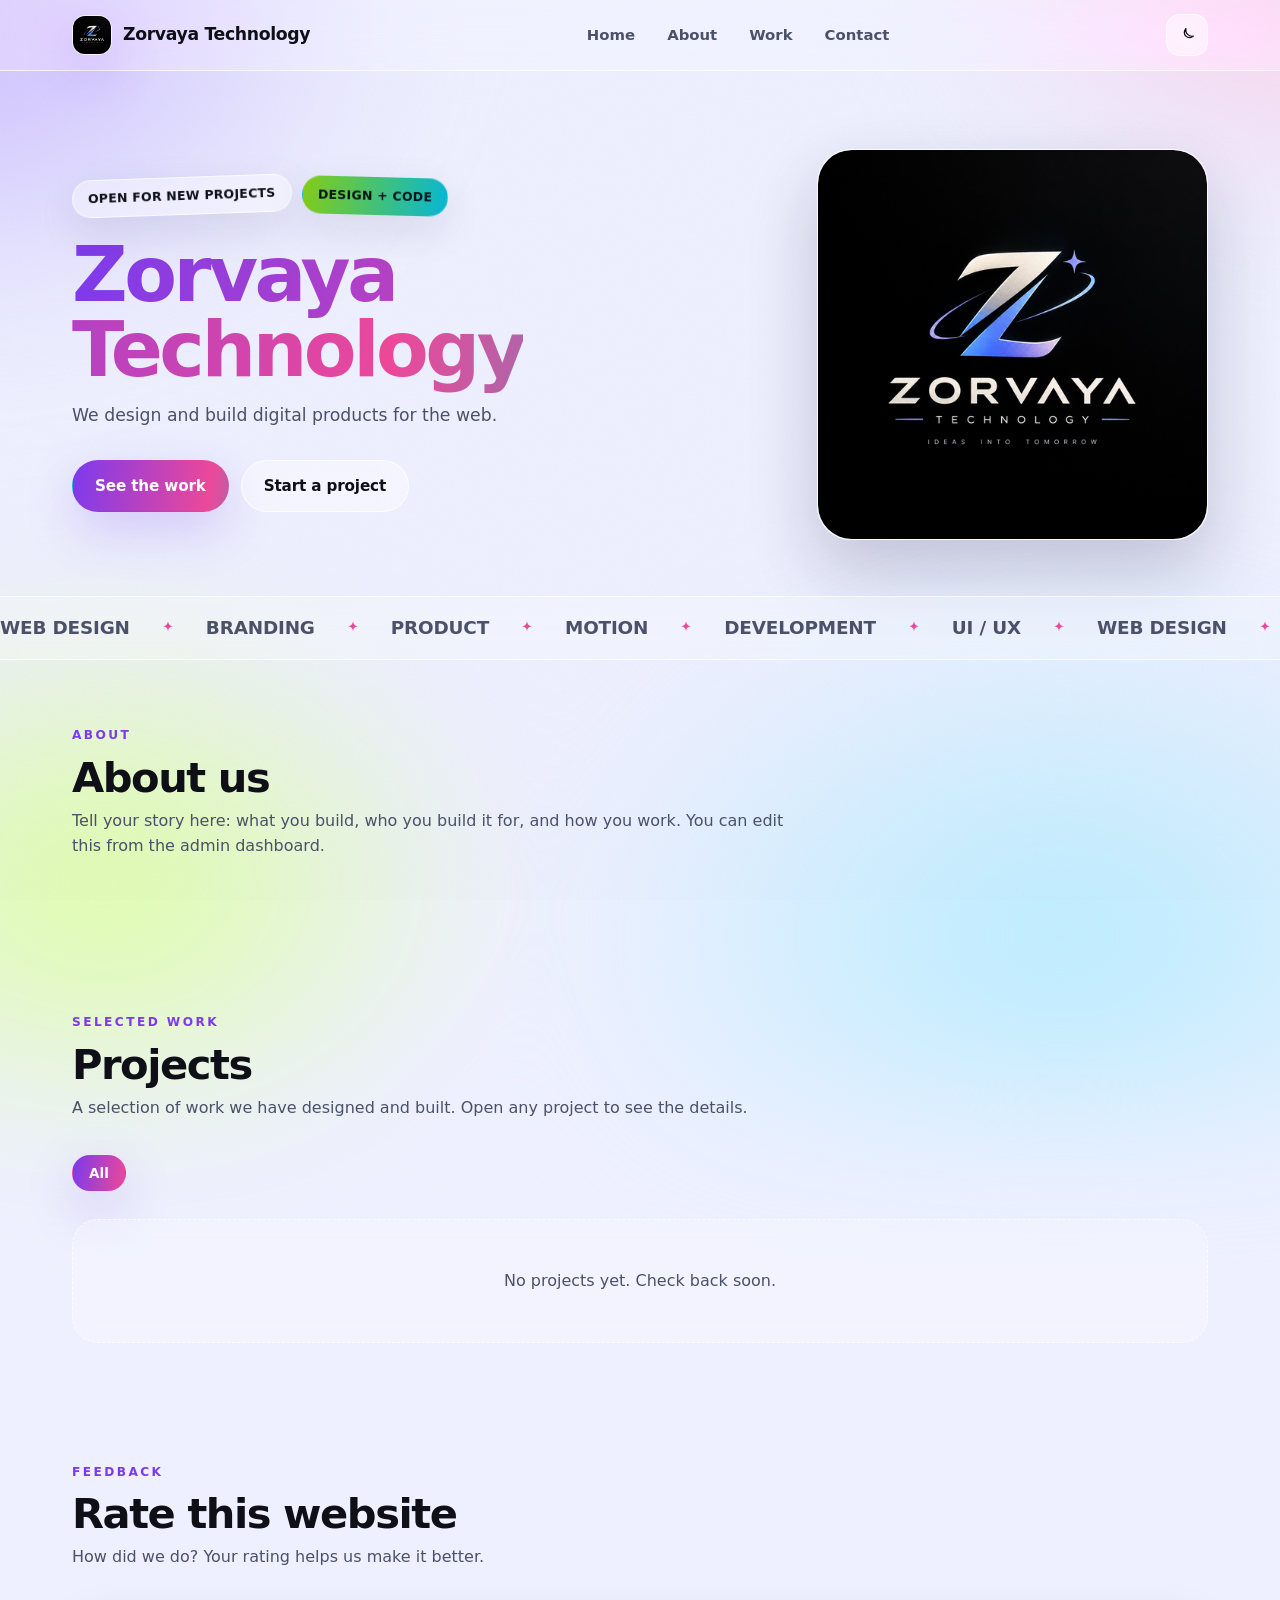
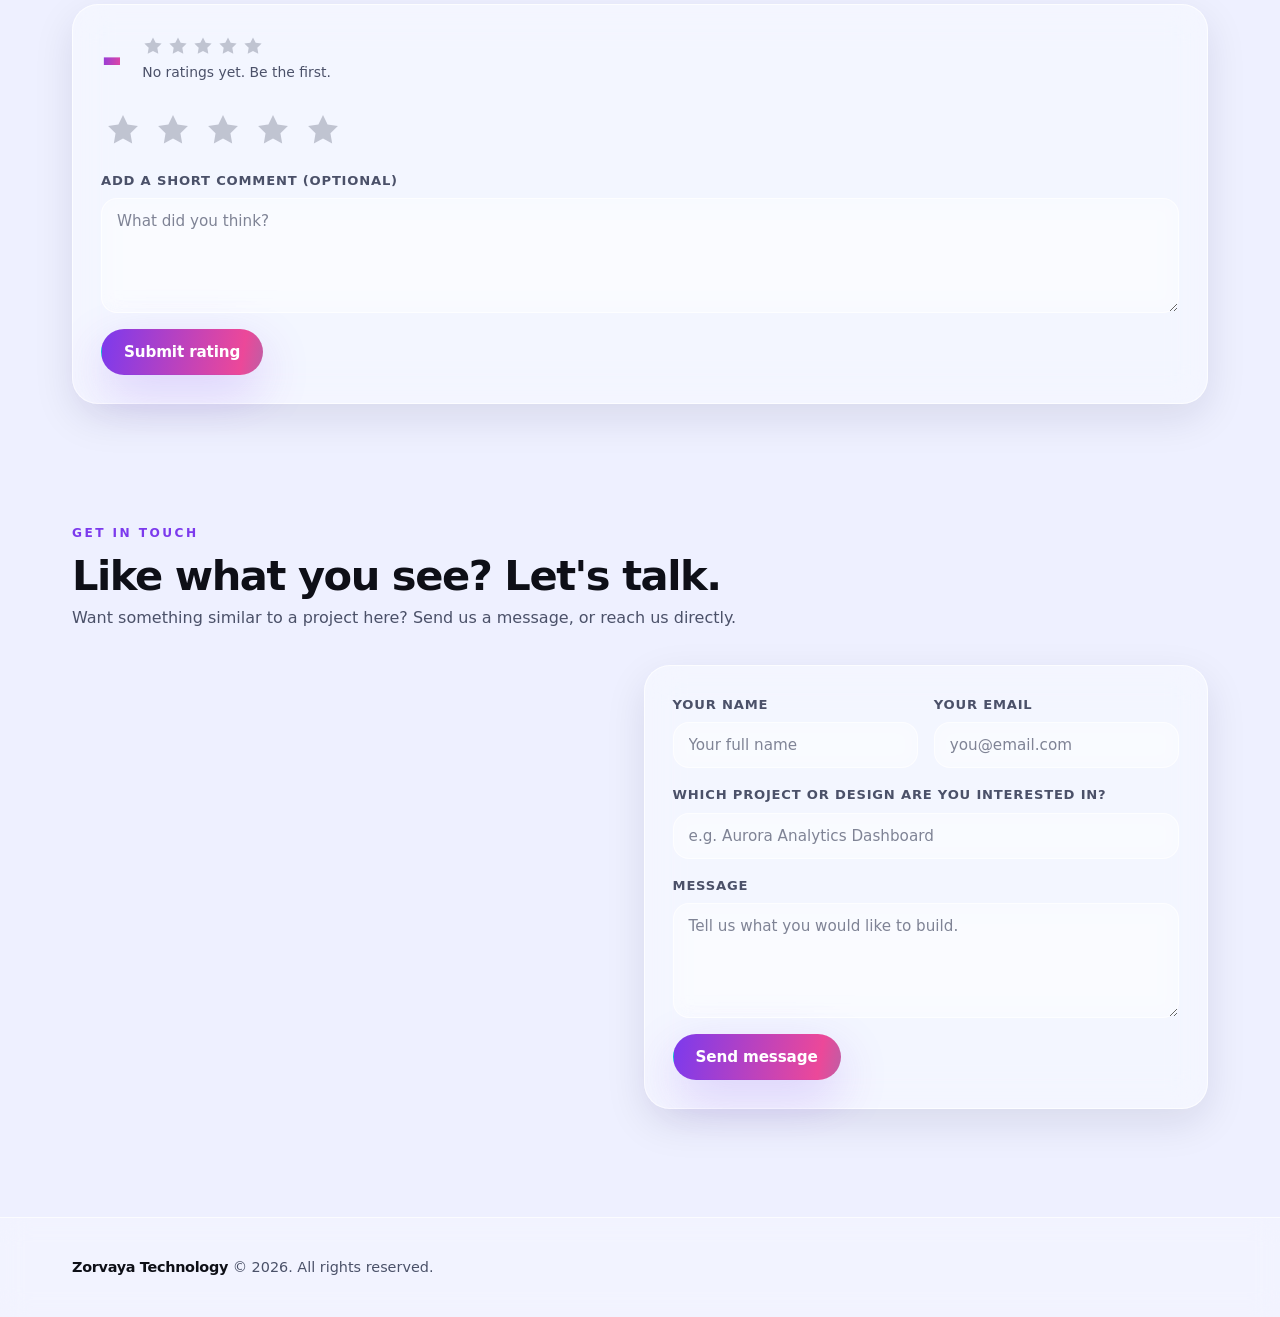
==== commit 39ac9627: "Security hardening: strict CSP, honeypot, no inline handlers (index.html)" ====
--- a/index.html
+++ b/index.html
@@ -2,6 +2,7 @@
 <html lang="en">
 <head>
 <meta charset="utf-8">
+<meta http-equiv="Content-Security-Policy" content="default-src 'self'; base-uri 'self'; object-src 'none'; form-action 'self'; script-src 'self'; style-src 'self' 'unsafe-inline' https://fonts.googleapis.com; font-src 'self' data: https://fonts.gstatic.com; img-src 'self' data: https:; connect-src 'self' https://itpqcwaniuakbafupkwz.supabase.co; upgrade-insecure-requests">
 <meta name="viewport" content="width=device-width, initial-scale=1">
 <title>Zorvaya Technology | Web Design &amp; Development Studio</title>
 <meta name="description" content="Zorvaya Technology is a design and technology studio. We design and build websites, web apps and digital products. See our work and start a project.">
@@ -30,7 +31,6 @@
 
 <link rel="preconnect" href="https://fonts.googleapis.com">
 <link rel="preconnect" href="https://fonts.gstatic.com" crossorigin>
-<link rel="stylesheet" href="https://fonts.googleapis.com/css2?family=Inter:wght@400;500;600;700&family=Space+Grotesk:wght@500;600;700&display=swap" media="print" onload="this.media='all'">
 <noscript><link rel="stylesheet" href="https://fonts.googleapis.com/css2?family=Inter:wght@400;500;600;700&family=Space+Grotesk:wght@500;600;700&display=swap"></noscript>
 
 <link rel="stylesheet" href="./styles.css">
--- a/styles.css
+++ b/styles.css
@@ -397,3 +397,69 @@
 .mini-top .sub{color:var(--muted);font-size:.8rem;flex:none}
 .mini-sub{color:var(--muted);font-size:.86rem;margin-top:3px;overflow:hidden;text-overflow:ellipsis;white-space:nowrap}
 .mini .stars-static .star{width:18px;height:18px}
+
+/* =========================================================
+   Device-aware layout
+   Phones get an app-like shell; laptops keep the full layout.
+   ========================================================= */
+.mobile-nav{display:none}
+.swipe-hint{display:none}
+.carousel{display:grid;grid-template-columns:repeat(auto-fill,minmax(290px,1fr));gap:22px}
+
+/* ---------- phone ---------- */
+html[data-device="mobile"] body{padding-bottom:94px}
+html[data-device="mobile"] .nav-links,
+html[data-device="mobile"] .menu-toggle{display:none!important}
+html[data-device="mobile"] .nav{height:60px}
+
+html[data-device="mobile"] .mobile-nav{
+  display:flex;position:fixed;left:12px;right:12px;
+  bottom:calc(12px + env(safe-area-inset-bottom,0px));z-index:60;gap:4px;padding:8px;
+  border-radius:24px;background:color-mix(in srgb, var(--card) 90%, transparent);border:1px solid var(--line);
+  backdrop-filter:blur(20px) saturate(170%);-webkit-backdrop-filter:blur(20px) saturate(170%);
+  box-shadow:var(--shadow-lg);
+}
+html[data-device="mobile"] .mnav-item{
+  flex:1;display:flex;flex-direction:column;align-items:center;gap:3px;padding:9px 4px;border-radius:18px;
+  color:var(--muted);font-family:var(--font-display);font-size:.64rem;font-weight:700;
+  letter-spacing:.04em;text-transform:uppercase;transition:.16s;
+}
+html[data-device="mobile"] .mnav-item .ico{width:21px;height:21px}
+html[data-device="mobile"] .mnav-item.active{
+  color:#fff;background:linear-gradient(100deg,var(--g1),var(--g2));box-shadow:var(--glow);
+}
+
+/* hero: stacked, centred, logo first */
+html[data-device="mobile"] .hero{padding:40px 0 16px}
+html[data-device="mobile"] .hero-grid{grid-template-columns:1fr;gap:24px;text-align:center}
+html[data-device="mobile"] .stickers,
+html[data-device="mobile"] .hero-cta{justify-content:center}
+html[data-device="mobile"] .hero p.lead{margin-left:auto;margin-right:auto}
+html[data-device="mobile"] .avatar-card{max-width:190px;margin:0 auto;order:-1}
+html[data-device="mobile"] .display{font-size:clamp(2.1rem,11vw,3rem)}
+
+/* projects: horizontal swipe carousel */
+html[data-device="mobile"] .carousel{
+  display:flex;gap:14px;overflow-x:auto;scroll-snap-type:x mandatory;
+  margin:0 -22px;padding:4px 22px 12px;-webkit-overflow-scrolling:touch;scrollbar-width:none;
+}
+html[data-device="mobile"] .carousel::-webkit-scrollbar{display:none}
+html[data-device="mobile"] .carousel .card{flex:0 0 80%;scroll-snap-align:center}
+html[data-device="mobile"] .carousel .card.big{grid-column:auto}
+html[data-device="mobile"] .carousel .card .thumb{aspect-ratio:16/10}
+html[data-device="mobile"] .swipe-hint{
+  display:block;text-align:center;color:var(--muted);font-size:.82rem;margin:8px 0 0;
+  font-family:var(--font-display);letter-spacing:.04em;
+}
+
+/* calmer motion + bigger tap targets on phones */
+html[data-device="mobile"] body::before{animation:none;filter:blur(50px)}
+html[data-device="mobile"] .avatar-card{animation:none}
+html[data-device="mobile"] .marquee-track{animation-duration:22s}
+html[data-device="mobile"] .btn{padding:14px 22px}
+html[data-device="mobile"] section{padding:44px 0}
+html[data-device="mobile"] .section-head h2{font-size:1.6rem}
+html[data-device="mobile"] .contact-grid{gap:22px}
+html[data-device="mobile"] .admin-shell{gap:16px}
+html[data-device="mobile"] .admin-side{position:static;border-radius:22px;padding:14px}
+html[data-device="mobile"] .modal{border-radius:22px;padding:22px}
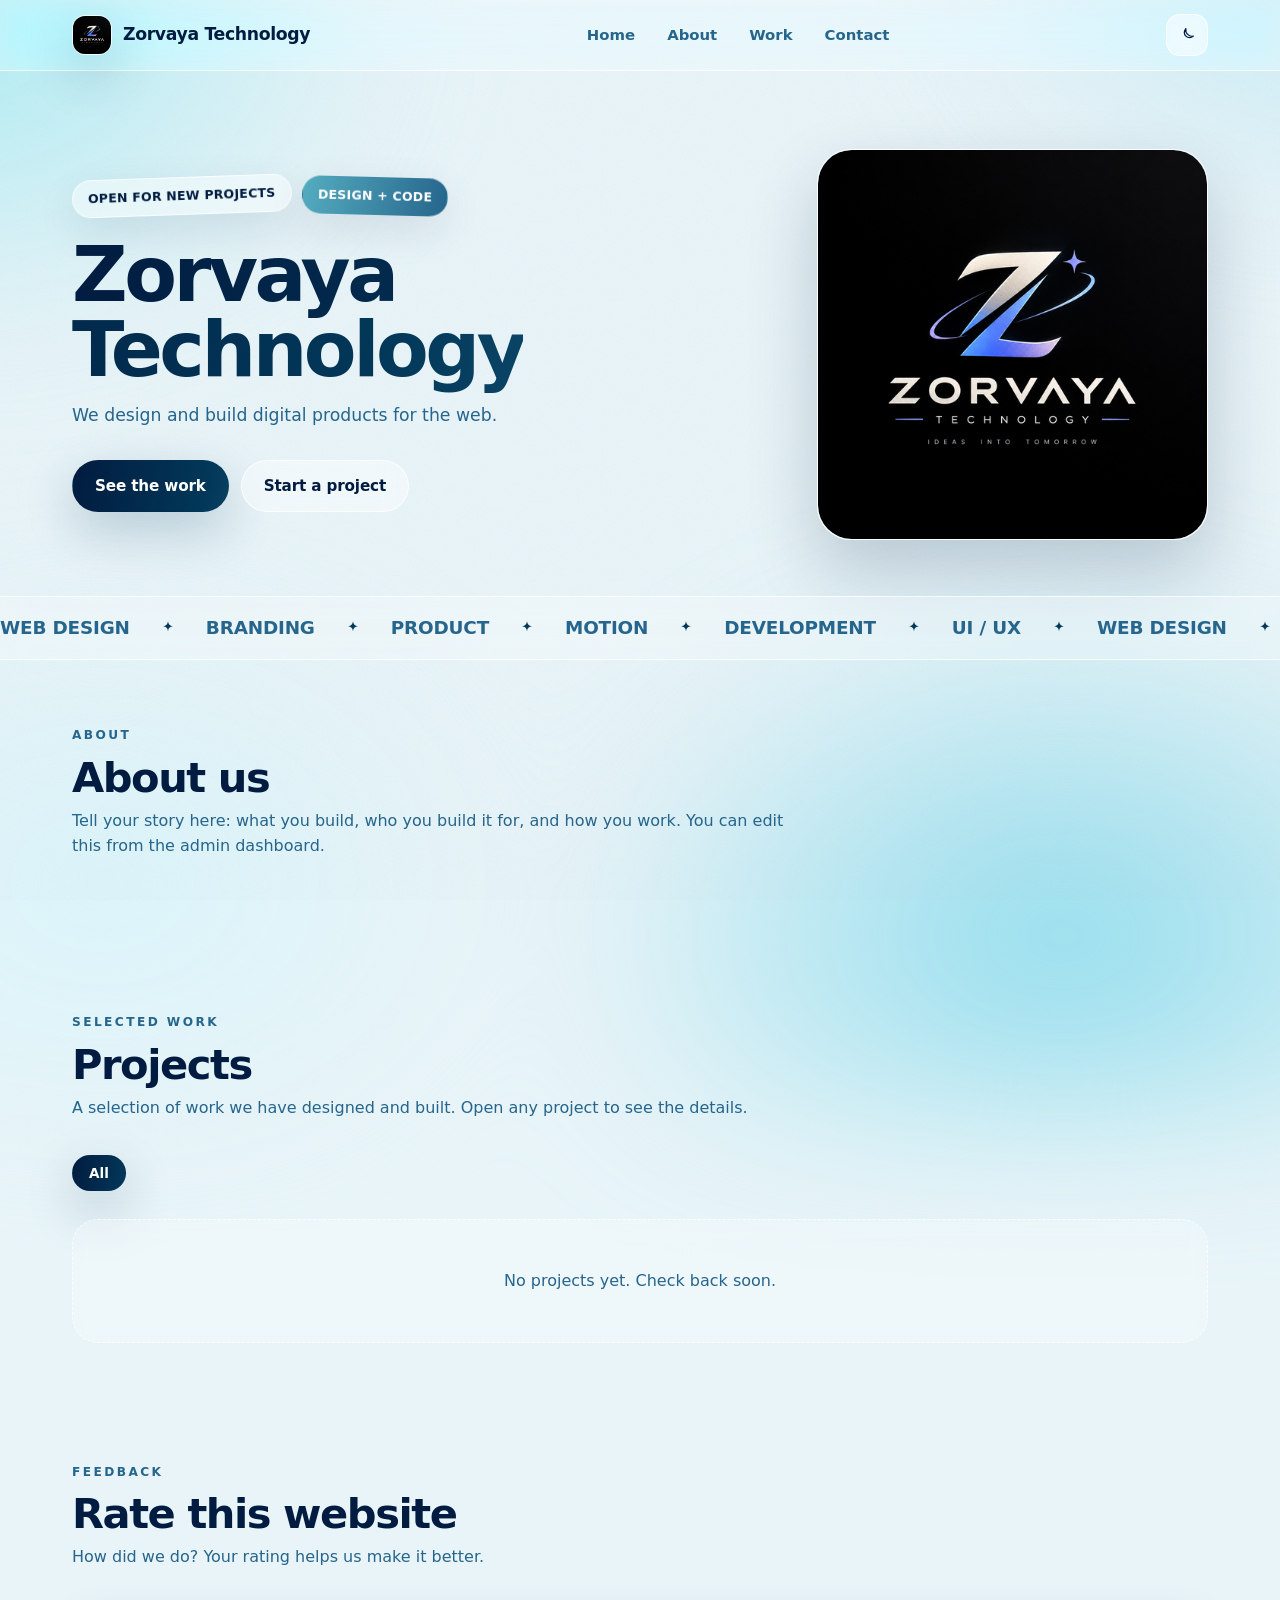
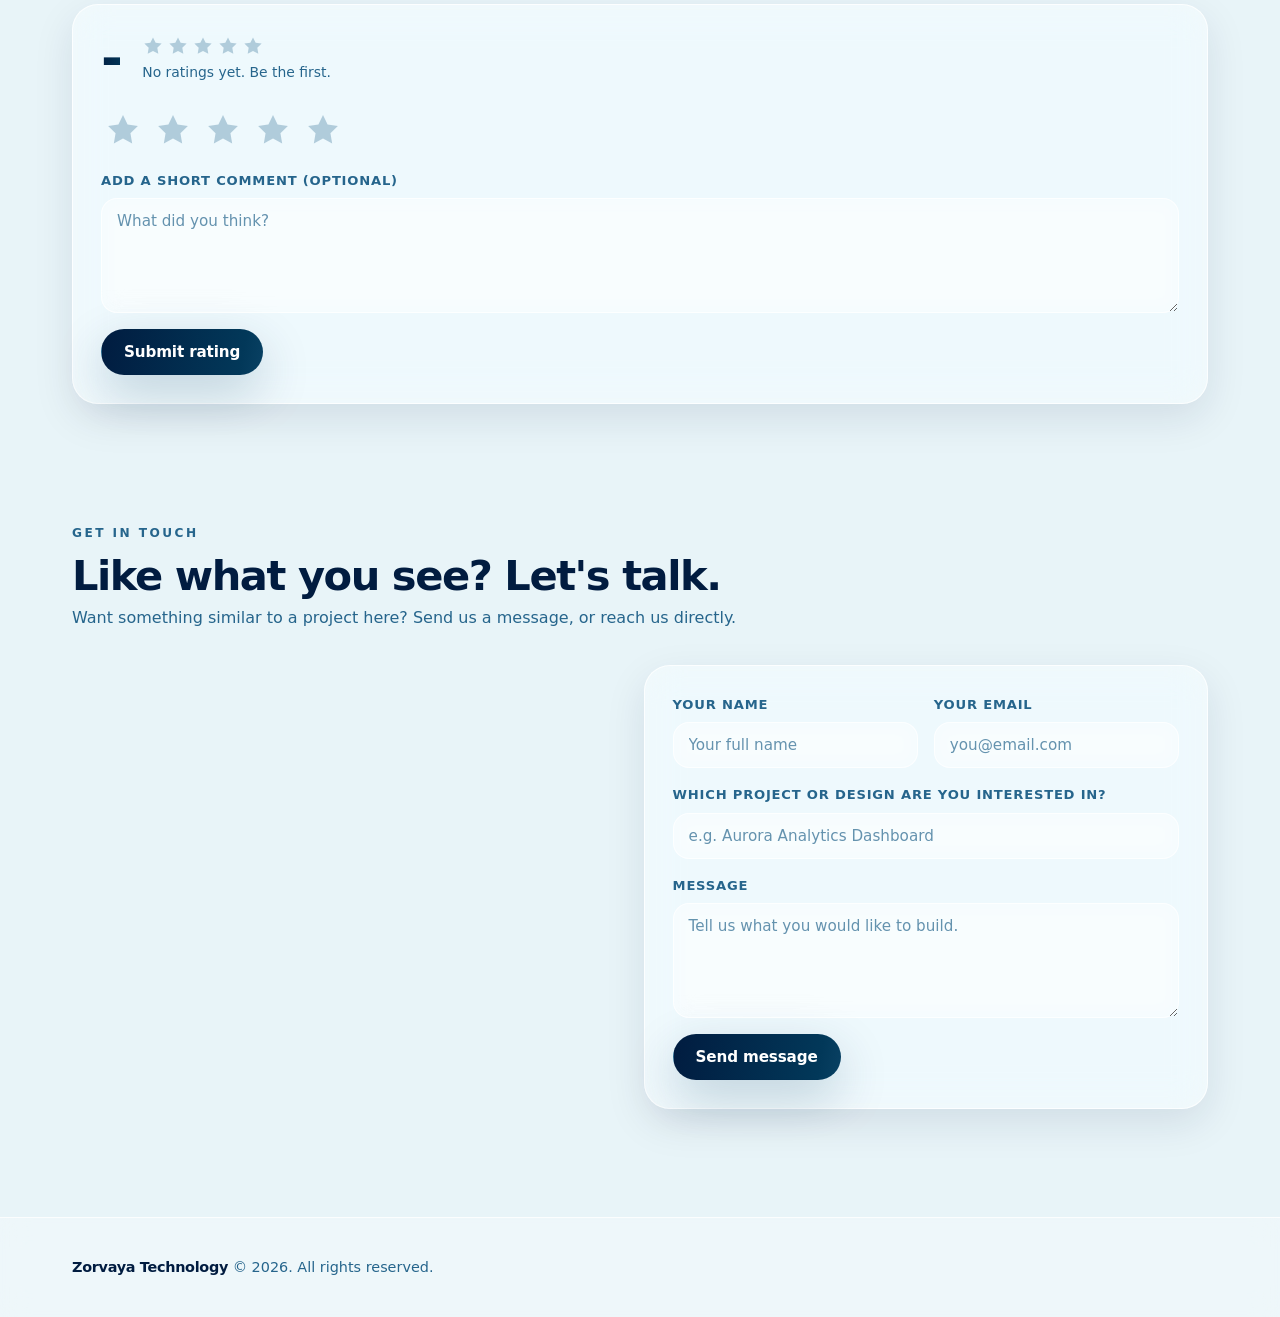
==== commit 07e99d94: "Add Gen Z developer-canvas background (palette-locked, CSS only): index.html" ====
--- a/index.html
+++ b/index.html
@@ -3,6 +3,7 @@
 <head>
 <meta charset="utf-8">
 <meta http-equiv="Content-Security-Policy" content="default-src 'self'; base-uri 'self'; object-src 'none'; form-action 'self'; script-src 'self'; style-src 'self' 'unsafe-inline' https://fonts.googleapis.com; font-src 'self' data: https://fonts.gstatic.com; img-src 'self' data: https:; connect-src 'self' https://itpqcwaniuakbafupkwz.supabase.co; upgrade-insecure-requests">
+<meta name="referrer" content="strict-origin-when-cross-origin">
 <meta name="viewport" content="width=device-width, initial-scale=1">
 <title>Zorvaya Technology | Web Design &amp; Development Studio</title>
 <meta name="description" content="Zorvaya Technology is a design and technology studio. We design and build websites, web apps and digital products. See our work and start a project.">
@@ -10,21 +11,21 @@
 <meta name="author" content="Zorvaya Technology">
 <meta name="robots" content="index, follow, max-image-preview:large, max-snippet:-1">
 <meta name="theme-color" content="#7c3aed">
-<link rel="canonical" href="https://anubhav0808-uv.github.io/portfolio/">
+<link rel="canonical" href="https://anubhav0808-uv.github.io/zorvayatechnology/">
 
 <meta property="og:type" content="website">
 <meta property="og:site_name" content="Zorvaya Technology">
 <meta property="og:title" content="Zorvaya Technology | Web Design &amp; Development Studio">
 <meta property="og:description" content="We design and build websites, web apps and digital products. See our work and start a project.">
-<meta property="og:url" content="https://anubhav0808-uv.github.io/portfolio/">
-<meta property="og:image" content="https://anubhav0808-uv.github.io/portfolio/logo.png">
+<meta property="og:url" content="https://anubhav0808-uv.github.io/zorvayatechnology/">
+<meta property="og:image" content="https://anubhav0808-uv.github.io/zorvayatechnology/logo.png">
 <meta property="og:image:alt" content="Zorvaya Technology logo">
 <meta property="og:locale" content="en_IN">
 
 <meta name="twitter:card" content="summary_large_image">
 <meta name="twitter:title" content="Zorvaya Technology | Web Design &amp; Development Studio">
 <meta name="twitter:description" content="We design and build websites, web apps and digital products. See our work and start a project.">
-<meta name="twitter:image" content="https://anubhav0808-uv.github.io/portfolio/logo.png">
+<meta name="twitter:image" content="https://anubhav0808-uv.github.io/zorvayatechnology/logo.png">
 
 <link rel="icon" type="image/png" href="./favicon.png">
 <link rel="apple-touch-icon" href="./apple-touch-icon.png">
@@ -41,10 +42,10 @@
   "@graph": [
     {
       "@type": "Organization",
-      "@id": "https://anubhav0808-uv.github.io/portfolio/#org",
+      "@id": "https://anubhav0808-uv.github.io/zorvayatechnology/#org",
       "name": "Zorvaya Technology",
-      "url": "https://anubhav0808-uv.github.io/portfolio/",
-      "logo": "https://anubhav0808-uv.github.io/portfolio/logo.png",
+      "url": "https://anubhav0808-uv.github.io/zorvayatechnology/",
+      "logo": "https://anubhav0808-uv.github.io/zorvayatechnology/logo.png",
       "email": "anubhavraj1969@gmail.com",
       "description": "A design and technology studio that builds websites, web apps and digital products.",
       "areaServed": "IN",
@@ -52,10 +53,10 @@
     },
     {
       "@type": "WebSite",
-      "@id": "https://anubhav0808-uv.github.io/portfolio/#website",
-      "url": "https://anubhav0808-uv.github.io/portfolio/",
+      "@id": "https://anubhav0808-uv.github.io/zorvayatechnology/#website",
+      "url": "https://anubhav0808-uv.github.io/zorvayatechnology/",
       "name": "Zorvaya Technology",
-      "publisher": { "@id": "https://anubhav0808-uv.github.io/portfolio/#org" },
+      "publisher": { "@id": "https://anubhav0808-uv.github.io/zorvayatechnology/#org" },
       "inLanguage": "en"
     }
   ]
@@ -63,6 +64,7 @@
 </script>
 </head>
 <body>
+<div class="bg-fx" aria-hidden="true"></div>
 <div id="app">
   <header class="site-header">
     <div class="wrap nav">
--- a/styles.css
+++ b/styles.css
@@ -3,42 +3,46 @@
    Light and dark. No emoji anywhere.
    ========================================================= */
 :root{
-  --page:#eef0ff;
-  --b1:#c9b8ff; --b2:#ffc7e6; --b3:#b6ecff; --b4:#dcff9e;
-  --text:#0e0f17;
-  --muted:#4b5169;
-  --line:rgba(255,255,255,.7);
-  --line-2:rgba(14,15,23,.10);
-  --surface:rgba(255,255,255,.38);
-  --surface-2:rgba(255,255,255,.24);
-  --surface-solid:rgba(255,255,255,.82);
-  --g1:#7c3aed; --g2:#ec4899; --g3:#06b6d4; --g4:#84cc16;
-  --accent:#7c3aed;
-  --accent-soft:rgba(124,58,237,.14);
-  --glow:0 18px 50px rgba(124,58,237,.22);
-  --shadow:0 14px 40px rgba(20,22,54,.10);
-  --shadow-lg:0 30px 70px rgba(20,22,54,.20);
+  --page:#e8f4f8;
+  --b1:#a7ebf2; --b2:#bfeaf4; --b3:#8fdcec; --b4:#d8f4fa;
+  --text:#011c40;
+  --muted:#26658c;
+  --line:rgba(255,255,255,.75);
+  --line-2:rgba(1,28,64,.10);
+  --surface:rgba(255,255,255,.42);
+  --surface-2:rgba(255,255,255,.26);
+  --surface-solid:rgba(255,255,255,.86);
+  --g1:#011c40; --g2:#023859; --g3:#26658c; --g4:#54acbf;
+  --accent:#26658c;
+  --accent-soft:rgba(38,101,140,.14);
+  --glow:0 18px 50px rgba(2,56,89,.22);
+  --shadow:0 14px 40px rgba(1,28,64,.10);
+  --shadow-lg:0 30px 70px rgba(1,28,64,.20);
+  --on-grad:#ffffff;
+  --star:#26658c;
   --radius:26px;
   --maxw:1180px;
   --blur:18px;
   --font-display:"Space Grotesk",Inter,system-ui,sans-serif;
 }
 html[data-theme="dark"]{
-  --page:#05060c;
-  --b1:#4c1d95; --b2:#831843; --b3:#0e7490; --b4:#3f6212;
-  --text:#f2f3fa;
-  --muted:#a8aec6;
-  --line:rgba(255,255,255,.16);
+  --page:#0a1a33;
+  --b1:#023859; --b2:#011c40; --b3:#0e3a5c; --b4:#1a4b6e;
+  --text:#eaf6fa;
+  --muted:#8fb6cc;
+  --line:rgba(167,235,242,.18);
   --line-2:rgba(255,255,255,.10);
-  --surface:rgba(18,20,34,.42);
-  --surface-2:rgba(18,20,34,.26);
-  --surface-solid:rgba(12,13,22,.86);
-  --g1:#a78bfa; --g2:#f472b6; --g3:#22d3ee; --g4:#a3e635;
-  --accent:#a78bfa;
-  --accent-soft:rgba(167,139,250,.18);
-  --glow:0 18px 50px rgba(167,139,250,.28);
+  --surface:rgba(2,28,64,.45);
+  --surface-2:rgba(2,28,64,.28);
+  --surface-solid:rgba(1,20,45,.88);
+  --g1:#a7ebf2; --g2:#8fd9e8; --g3:#54acbf; --g4:#26658c;
+  --accent:#a7ebf2;
+  --accent-soft:rgba(167,235,242,.16);
+  --glow:0 18px 50px rgba(84,172,191,.30);
   --shadow:0 14px 40px rgba(0,0,0,.45);
   --shadow-lg:0 30px 70px rgba(0,0,0,.62);
+  --on-grad:#05121f;
+  --star:#a7ebf2;
 }
 *{box-sizing:border-box}
 html{scroll-behavior:smooth}
@@ -73,7 +77,7 @@
 img{max-width:100%;display:block}
 .ico{width:18px;height:18px;flex:none}
 .wrap{max-width:var(--maxw);margin:0 auto;padding:0 22px}
-::selection{background:var(--g1);color:#fff}
+::selection{background:var(--g1);color:var(--on-grad)}
 
 /* ---------- header ---------- */
 .site-header{
@@ -113,7 +117,7 @@
   font-family:var(--font-display);font-weight:600;font-size:.95rem;letter-spacing:-.01em;
   cursor:pointer;transition:.18s;
 }
-.btn-primary{background:linear-gradient(100deg,var(--g1),var(--g2) 55%,var(--g3));color:#fff;
+.btn-primary{background:linear-gradient(100deg,var(--g1),var(--g2) 55%,var(--g3));color:var(--on-grad);
   background-size:160% 100%;box-shadow:var(--glow)}
 .btn-primary:hover{transform:translateY(-2px) scale(1.02);background-position:100% 0}
 .btn-ghost{background:var(--surface);border-color:var(--line);color:var(--text);
@@ -136,7 +140,7 @@
   box-shadow:var(--shadow);
 }
 .sticker:first-child{transform:rotate(-2deg)}
-.sticker.lime{background:linear-gradient(100deg,var(--g4),var(--g3));color:#06131a;border-color:transparent;transform:rotate(1.5deg)}
+.sticker.lime{background:linear-gradient(100deg,var(--g4),var(--g3));color:var(--on-grad);border-color:transparent;transform:rotate(1.5deg)}
 .display{
   font-family:var(--font-display);font-weight:700;
   font-size:clamp(2.5rem,6.4vw,4.8rem);line-height:.98;letter-spacing:-.045em;
@@ -199,7 +203,7 @@
   cursor:pointer;transition:.16s;backdrop-filter:blur(10px);-webkit-backdrop-filter:blur(10px);
 }
 .chip:hover{color:var(--text);border-color:var(--accent);transform:translateY(-1px)}
-.chip.active{background:linear-gradient(100deg,var(--g1),var(--g2));border-color:transparent;color:#fff;box-shadow:var(--glow)}
+.chip.active{background:linear-gradient(100deg,var(--g1),var(--g2));border-color:transparent;color:var(--on-grad);box-shadow:var(--glow)}
 .grid{display:grid;grid-template-columns:repeat(auto-fill,minmax(290px,1fr));gap:22px}
 @media(min-width:920px){.card.big{grid-column:span 2}}
 .card{
@@ -216,7 +220,7 @@
 .card.big .thumb{aspect-ratio:16/7}
 .thumb img{width:100%;height:100%;object-fit:cover;transition:.4s}
 .card:hover .thumb img{transform:scale(1.05)}
-.thumb .ph{position:absolute;inset:0;display:grid;place-items:center;color:#fff;
+.thumb .ph{position:absolute;inset:0;display:grid;place-items:center;color:var(--on-grad);
   font-family:var(--font-display);font-weight:700;font-size:1.2rem;padding:18px;text-align:center;letter-spacing:-.02em}
 .thumb .badge{position:absolute;top:14px;left:14px;background:rgba(8,10,22,.5);color:#fff;
   font-family:var(--font-display);font-size:.72rem;font-weight:700;letter-spacing:.06em;text-transform:uppercase;
@@ -240,7 +244,7 @@
   transition:.2s;box-shadow:var(--shadow)}
 .contact-item:hover{border-color:var(--accent);transform:translateX(5px) rotate(-.6deg)}
 .contact-item .ci{width:46px;height:46px;border-radius:15px;display:grid;place-items:center;flex:none;
-  color:#fff;background:linear-gradient(135deg,var(--g1),var(--g2));box-shadow:var(--glow)}
+  color:var(--on-grad);background:linear-gradient(135deg,var(--g1),var(--g2));box-shadow:var(--glow)}
 .contact-item .cl{font-family:var(--font-display);font-size:.74rem;color:var(--muted);font-weight:700;
   text-transform:uppercase;letter-spacing:.09em}
 .contact-item .cv{font-weight:600;font-size:.97rem;word-break:break-word}
@@ -318,7 +322,7 @@
   background:var(--accent-soft);color:var(--accent);border:1px solid var(--line);letter-spacing:.03em}
 .pill.unread{background:rgba(239,68,68,.15);color:#c03030;border-color:rgba(239,68,68,.4)}
 html[data-theme="dark"] .pill.unread{color:#ff9d9d}
-.modal-back{position:fixed;inset:0;background:rgba(6,8,18,.5);backdrop-filter:blur(8px);z-index:100;
+.modal-back{position:fixed;inset:0;background:rgba(1,20,45,.55);backdrop-filter:blur(8px);z-index:100;
   display:flex;align-items:flex-start;justify-content:center;padding:28px 16px;overflow:auto}
 .modal{border:1px solid var(--line);border-radius:28px;max-width:720px;width:100%;padding:30px;
   background:var(--surface-solid);backdrop-filter:blur(24px) saturate(170%);-webkit-backdrop-filter:blur(24px) saturate(170%);
@@ -336,6 +340,8 @@
 @keyframes spin{to{transform:rotate(360deg)}}
 .loading{padding:80px 0;text-align:center;color:var(--muted)}
 .hidden{display:none!important}
+/* honeypot field: invisible to people, irresistible to bots */
+.hp{position:absolute!important;left:-9999px!important;top:auto!important;width:1px;height:1px;overflow:hidden;opacity:0;pointer-events:none}
 @media(prefers-reduced-motion:reduce){
   *{animation-duration:.001ms!important;animation-iteration-count:1!important;transition-duration:.001ms!important}
 }
@@ -349,12 +355,12 @@
   background:linear-gradient(100deg,var(--g1),var(--g2));-webkit-background-clip:text;background-clip:text;color:transparent}
 .stars-static{display:flex;gap:3px;margin-bottom:4px}
 .star{width:22px;height:22px;color:var(--muted);opacity:.3;transition:.15s}
-.star.on{color:#ffb020;opacity:1;filter:drop-shadow(0 3px 10px rgba(255,176,32,.45))}
+.star.on{color:var(--star);opacity:1;filter:drop-shadow(0 3px 10px rgba(38,101,140,.35))}
 .rate-pick{display:flex;gap:6px;margin:4px 0 18px}
 .star-btn{border:none;background:none;padding:3px;cursor:pointer;line-height:0;border-radius:14px;transition:.15s}
 .star-btn .star{width:38px;height:38px}
 .star-btn:hover .star{transform:scale(1.14)}
-.star-btn.on .star{color:#ffb020;opacity:1;transform:scale(1.06);filter:drop-shadow(0 4px 14px rgba(255,176,32,.5))}
+.star-btn.on .star{color:var(--star);opacity:1;transform:scale(1.06);filter:drop-shadow(0 4px 14px rgba(38,101,140,.45))}
 .rate-recent{display:flex;flex-direction:column;gap:14px}
 .quote{border:1px solid var(--line);border-radius:22px;padding:18px;background:var(--surface);
   backdrop-filter:blur(14px);-webkit-backdrop-filter:blur(14px);box-shadow:var(--shadow)}
@@ -379,10 +385,10 @@
   cursor:pointer;transition:.16s;text-align:left;white-space:nowrap;width:100%}
 @media(max-width:900px){.anav{width:auto}}
 .anav:hover{background:var(--surface-2);color:var(--text)}
-.anav.active{background:linear-gradient(100deg,var(--g1),var(--g2));color:#fff;box-shadow:var(--glow)}
+.anav.active{background:linear-gradient(100deg,var(--g1),var(--g2));color:var(--on-grad);box-shadow:var(--glow)}
 .anav-count{margin-left:auto;background:var(--accent-soft);color:var(--accent);font-size:.74rem;font-weight:700;
   padding:2px 9px;border-radius:999px;border:1px solid var(--line)}
-.anav.active .anav-count{background:rgba(255,255,255,.25);color:#fff;border-color:transparent}
+.anav.active .anav-count{background:color-mix(in srgb, var(--on-grad) 22%, transparent);color:var(--on-grad);border-color:transparent}
 .admin-side-foot{display:flex;gap:8px;margin-top:16px;padding-top:16px;border-top:1px solid var(--line);flex-wrap:wrap}
 .admin-main-head{margin-bottom:24px}
 .admin-main-head h1{font-family:var(--font-display);font-size:clamp(1.5rem,3vw,2rem);letter-spacing:-.035em;margin:6px 0 4px;font-weight:700;line-height:1.05}
@@ -426,7 +432,7 @@
 }
 html[data-device="mobile"] .mnav-item .ico{width:21px;height:21px}
 html[data-device="mobile"] .mnav-item.active{
-  color:#fff;background:linear-gradient(100deg,var(--g1),var(--g2));box-shadow:var(--glow);
+  color:var(--on-grad);background:linear-gradient(100deg,var(--g1),var(--g2));box-shadow:var(--glow);
 }
 
 /* hero: stacked, centred, logo first */
